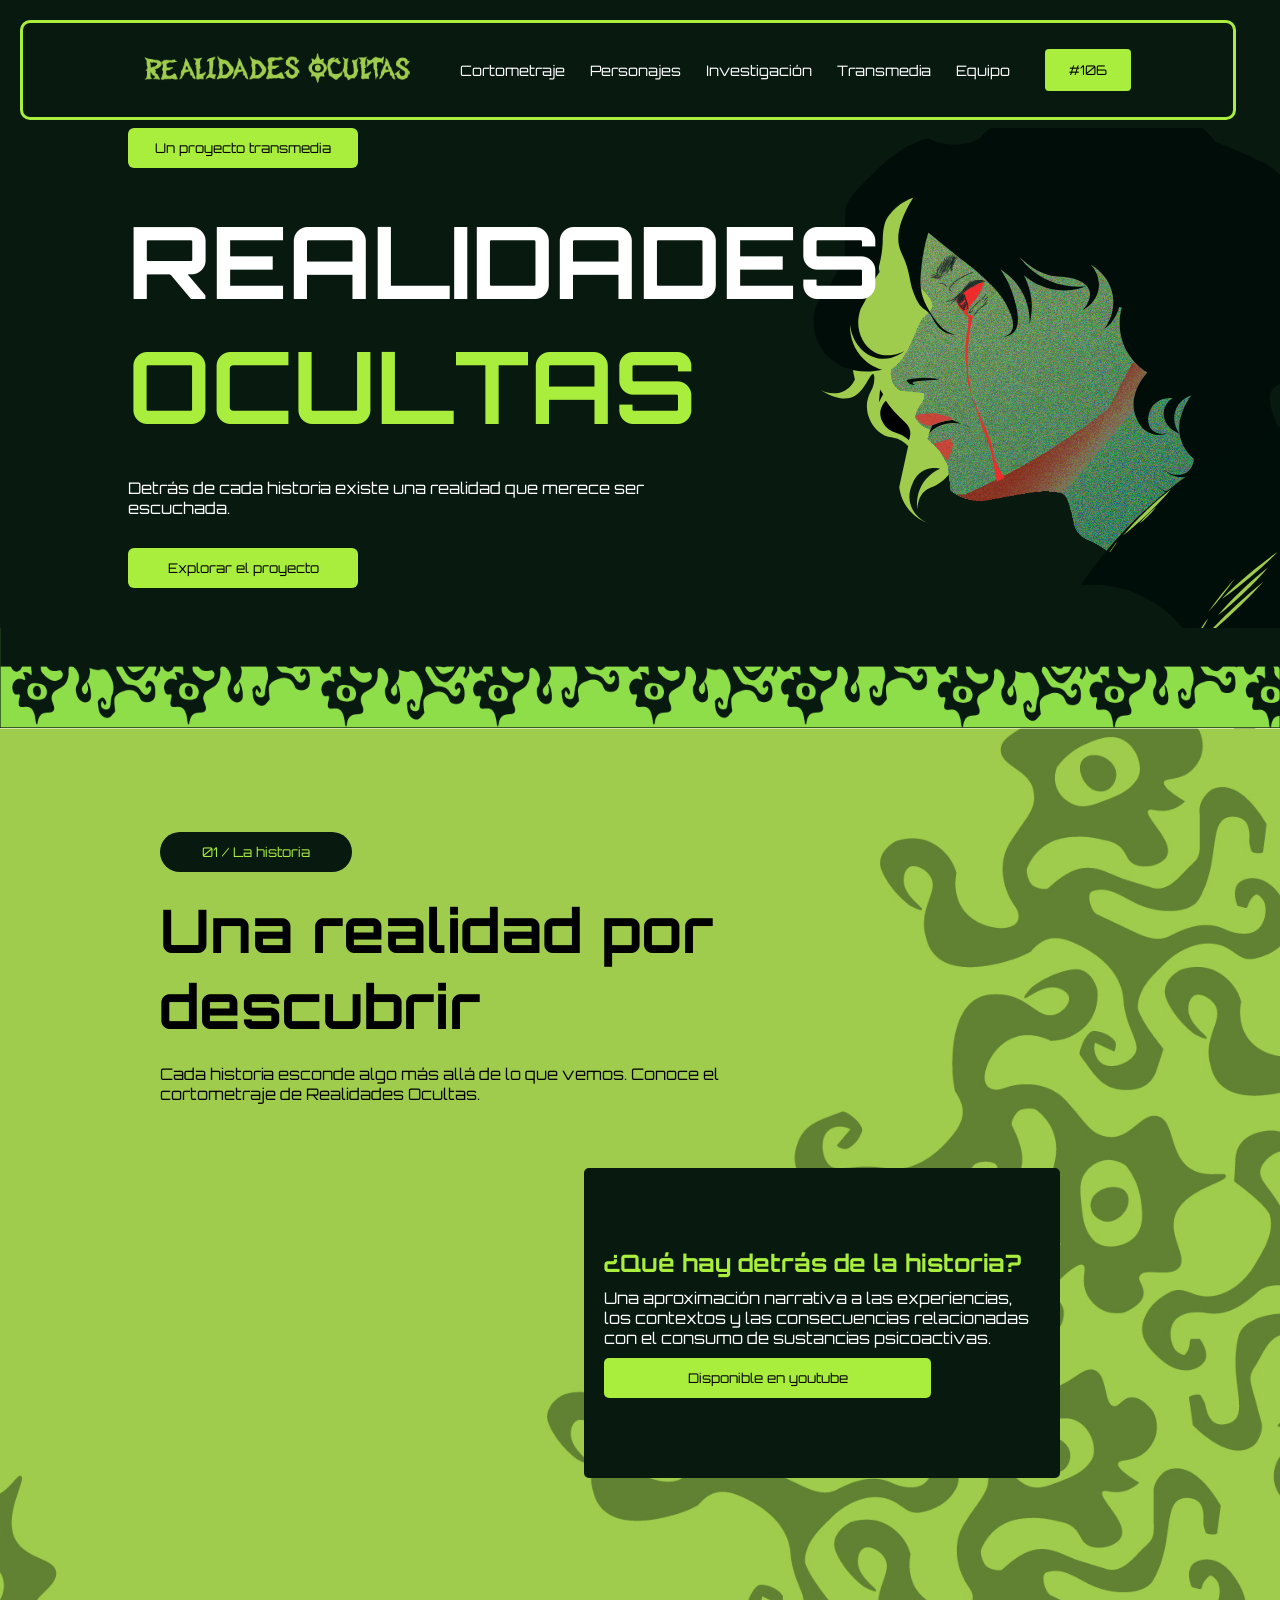
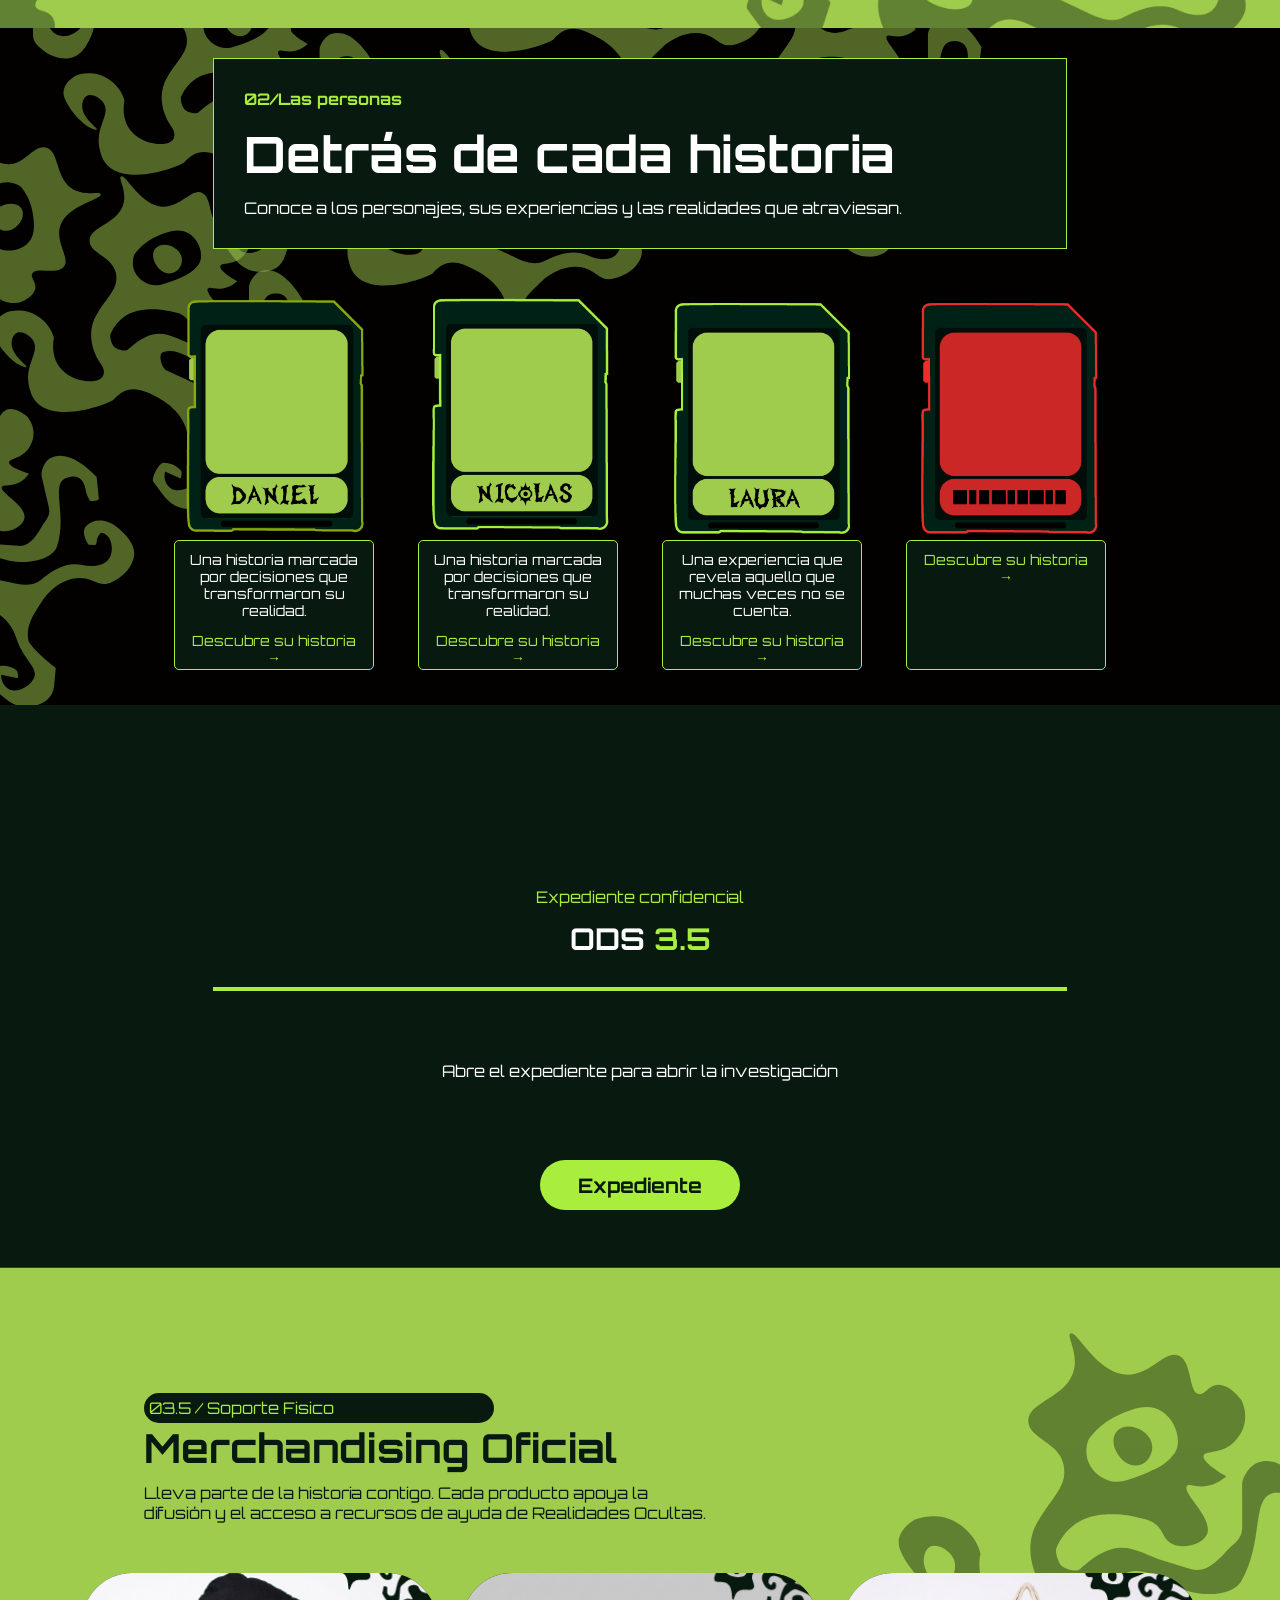
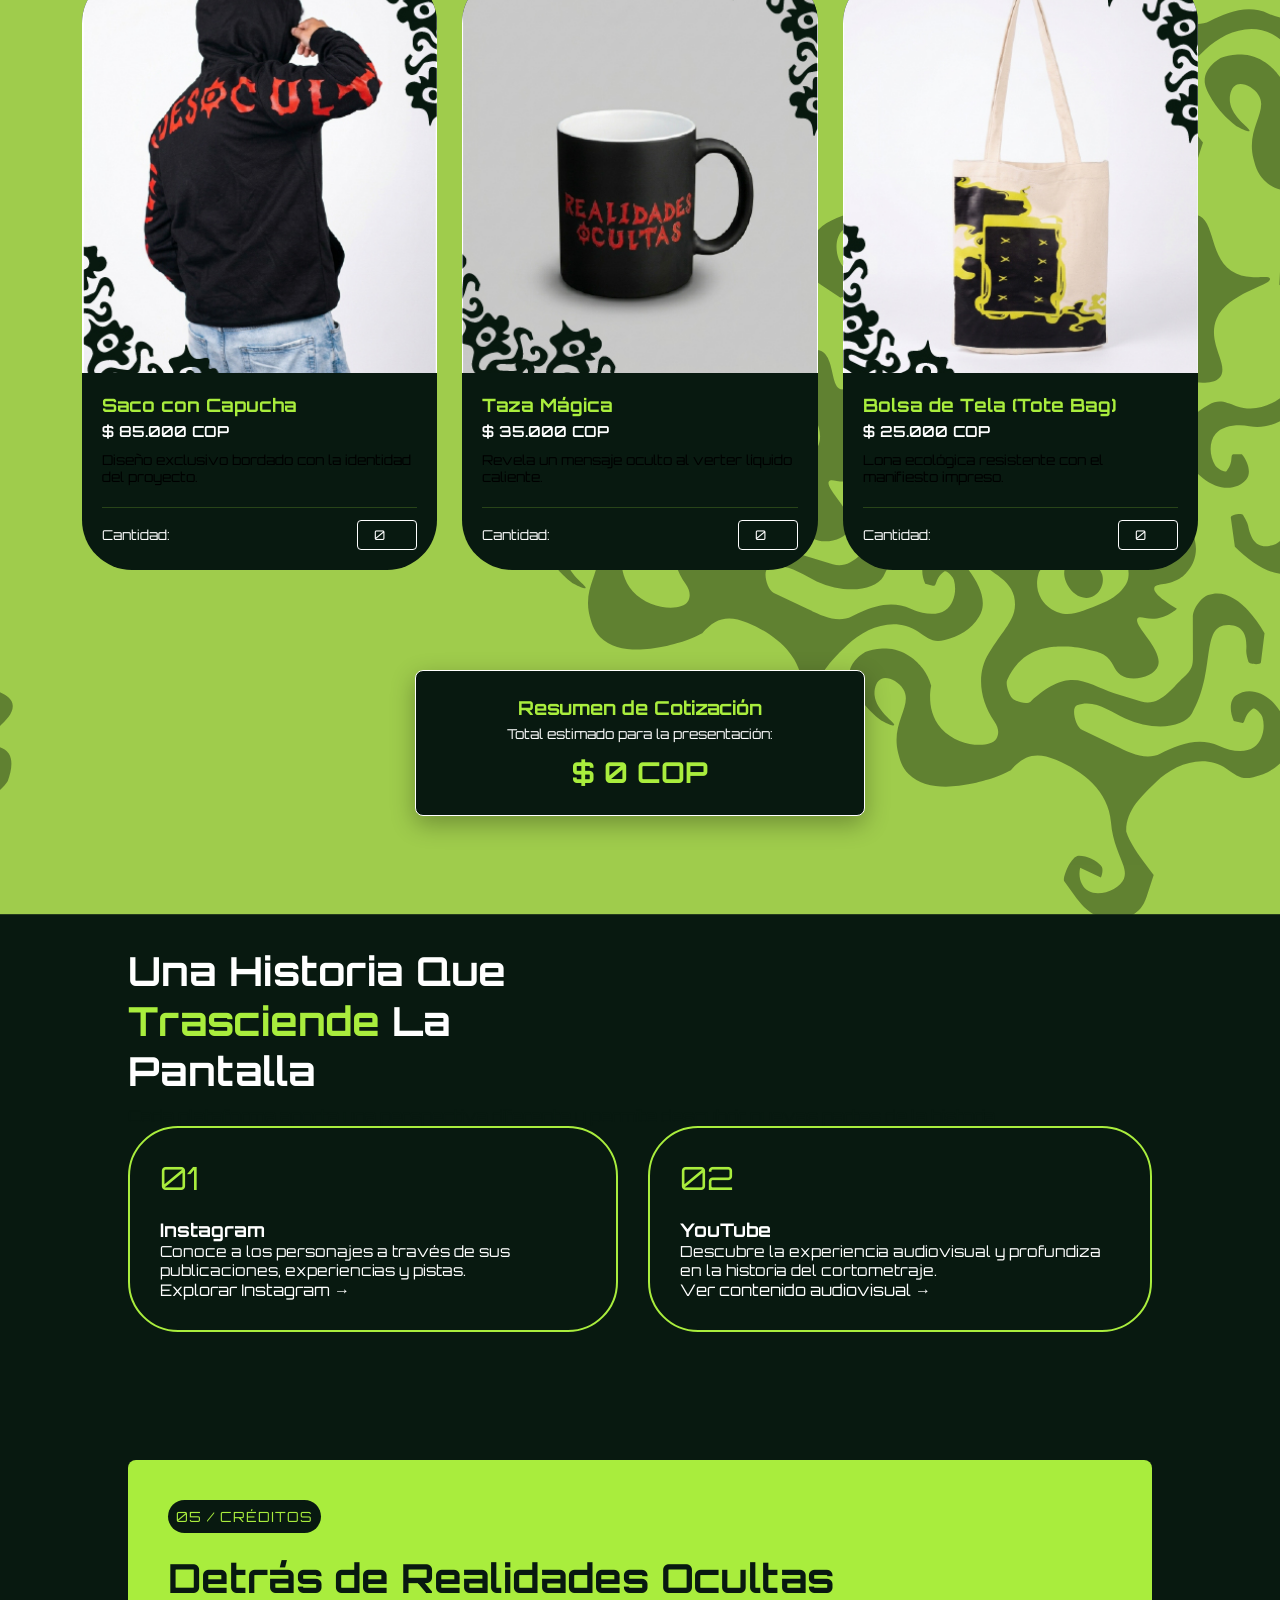
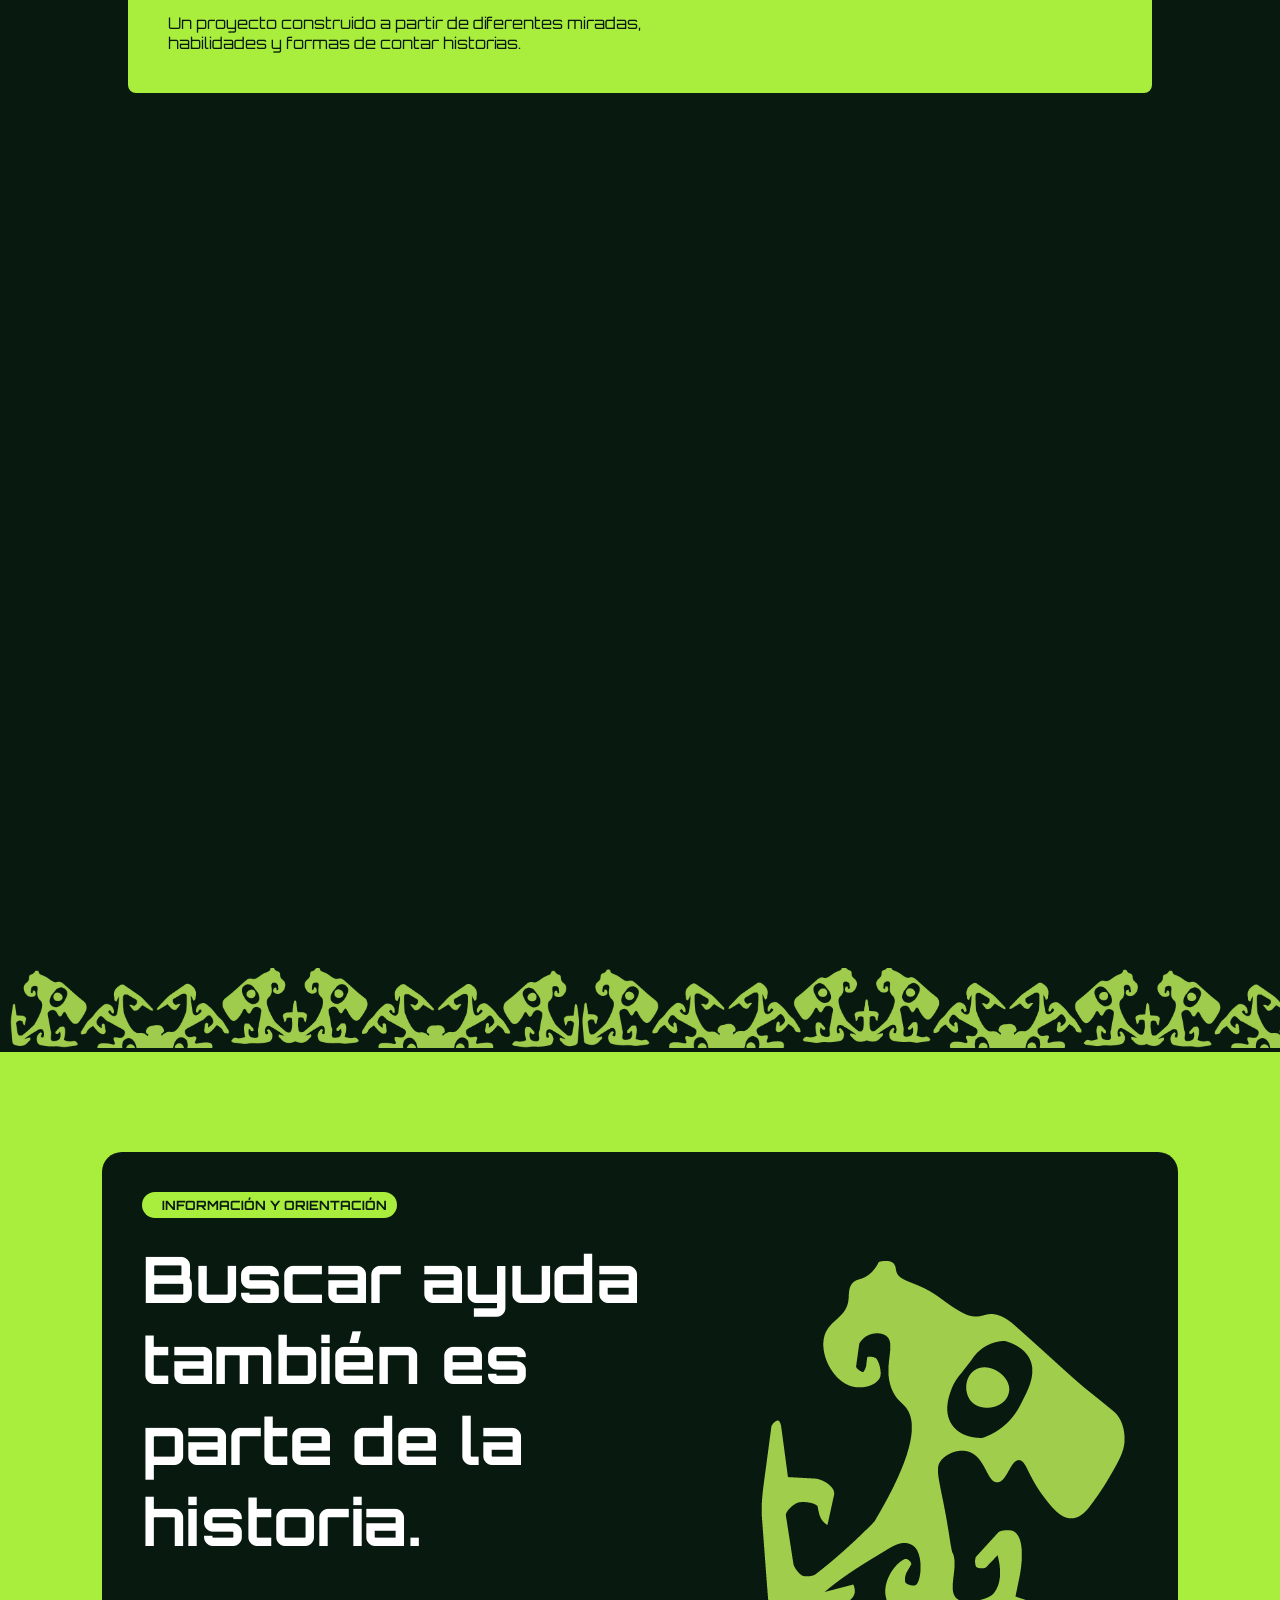
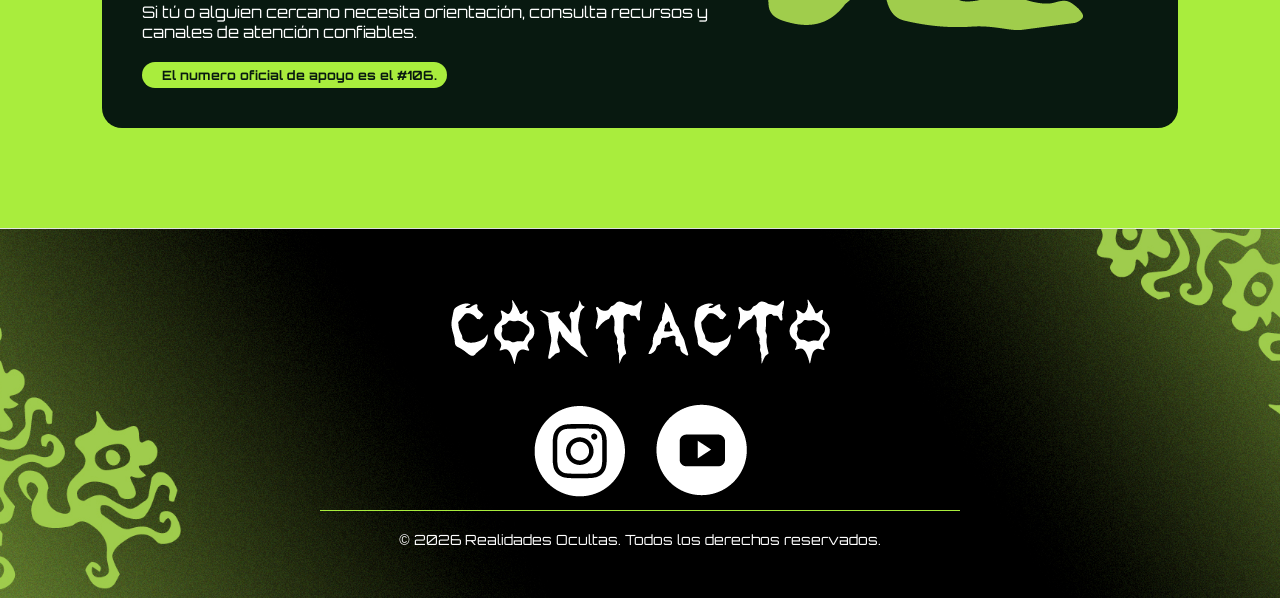
==== index.html @ f300a27c "Primer commit: Realidades Ocultas" ====
<!DOCTYPE html>
<html lang="en">
<head>
    <meta charset="UTF-8">
    <meta name="viewport" content="width=device-width, initial-scale=1.0">

    <!-- Tipografía -->
    <link rel="preconnect" href="https://fonts.googleapis.com">
    <link rel="preconnect" href="https://fonts.gstatic.com" crossorigin>
    <link href="https://fonts.googleapis.com/css2?family=Orbitron:wght@400..900&display=swap" rel="stylesheet">

    <!--================================================
    ================_ºLista de estilosº_================
    ================================================-->
    <link rel="stylesheet" href="styles/nav.css">
    <link rel="stylesheet" href="styles/header.css">
    <link rel="stylesheet" href="styles/cortometraje.css">
    <link rel="stylesheet" href="styles/personajes.css">
    <link rel="stylesheet" href="styles/ods.css">
    <link rel="stylesheet" href="styles/merch.css">
    <link rel="stylesheet" href="styles/transmedia.css">
    <link rel="stylesheet" href="styles/equipo.css">
    <link rel="stylesheet" href="styles/ayuda.css">
    <link rel="stylesheet" href="styles/footer.css">
    <!--=================================================-->
    <title>Realidades Ocultas</title>
</head>
<body>
    
    <!--================================================
    ================_ºApertura-Navº_================
    ================================================-->
    <nav class="nav" id="nav">
        <a href="#inicio" class="logo">
            <img src="elementos pagina web diseño/navbar/logo.png" alt="Realidades Ocultas">
        </a>

        <div class="nav-enlaces">
            <a href="#cortometraje">Cortometraje</a>
            <a href="#personajes">Personajes</a>
            <a href="#investigacion">Investigación</a>
            <a href="#transmedia">Transmedia</a>
            <a href="#equipo">Equipo</a>
        </div>

        <div>
            <a href="#numayuda">
                <button class="boton-explorar">
                    <span class="numayuda">#106</span>
                </button>       
            </a>     
        </div>
    </nav>
    <!--================================================
    ================_ºCierre-Navº_================
    ================================================-->

    <!--================================================
    ================_ºApertura-Headerº_================
    ================================================-->
    <header class="inicio">
        <div class="inicio-content">
            <button>
                Un proyecto transmedia
            </button>

            <h1>REALIDADES<br> <strong>OCULTAS</strong></h1>

            <p>Detrás de cada historia existe una realidad que merece ser<br> escuchada.</p>

            <button>
                Explorar el proyecto
            </button>
        </div>
    </header>
    <!--================================================
    ================_ºCierre-Headerº_================
    ================================================-->

    <!--==============================================
    ==========_ºApertura-Contenido-Generalº_==========
    ================================================-->
    <main>

        <!--Separador-del-header-->
        <section class="separador">
            <img src="elementos pagina web diseño/separadores/correción separador versión 1-8.png" alt="">
        </section>
        <!--Cierre-del-header-->

        <!--Sección-del-cortometraje-->
        <section class="cortometraje">
            <div class="infoscorto">
                <div class="infocortouno">
                    <button>
                        01 / La historia
                    </button>
                    <h2>
                        Una realidad por<br> <strong>descubrir</strong>
                    </h2>
                    <p>
                        Cada historia esconde algo más allá de lo que vemos. Conoce el<br> cortometraje de Realidades Ocultas.
                    </p>
                </div>

                <div class="infocortodos">
                    <video src="elementos pagina web diseño/vid/teaser final.mp4"></video>
                    <div class="dequevaestamondaa">
                        <h2>
                            ¿Qué hay detrás de la historia?
                        </h2>
                        <p>
                            Una aproximación narrativa a las experiencias, los contextos y las consecuencias relacionadas con el consumo de sustancias psicoactivas.
                        </p>

                        <button>
                            Disponible en youtube
                        </button>
                    </div>
                </div>
            </div>
        </section>
        <!--Cierre-del-cortometraje-->

        <!--Sección-de-personajes-->
        <section class="personajes" id="expedientes">
            <div class="partedos">
                <p><strong>02/Las personas</strong></p>
                <h2>Detrás de cada historia</h2>
                <p>Conoce a los personajes, sus experiencias y las realidades que atraviesan.</p>
            </div>

            <div class="personajestodos">
                <!--Personaje-uno-->
                <div class="chuno character">
                    <img src="elementos pagina web diseño/fichas de personajes/formato nicolas-8.png" alt="">
                    <div>
                        <p>Una historia marcada por decisiones que transformaron su realidad.</p>
                        <a href="claveexpedientes/personaje1/personaje1.html">Descubre su historia →</a>
                    </div>
                </div>
                <!--Cierre-personaje-->

                <!--Personaje-dos-->
                <div class="chdos character">
                    <img src="elementos pagina web diseño/fichas de personajes/formato daniel-8.png" alt="">
                    <div>
                        <p>Una historia marcada por decisiones que transformaron su realidad.</p>
                        <a href="claveexpedientes/personaje2/personaje2.html">Descubre su historia →</a>
                    </div>
                </div>
                <!--Cierre-personaje-->

                <!--Personaje-tres-->
                <div class="chtres character">
                    <img src="elementos pagina web diseño/fichas de personajes/formato laura-8.png" alt="">
                    <div>
                        <p>
                            Una experiencia que revela aquello que muchas veces no se cuenta.
                        </p>
                        <a href="claveexpedientes/personaje3/personaje3.html">Descubre su historia →</a>
                    </div>
                </div>
                <!--Cierre-personaje-->

                <!--Personaje-cuatro-->
                <div class="chcuatro character">
                    <img src="elementos pagina web diseño/fichas de personajes/formato oculto-8.png" alt="">
                    <div>
                        <a href="claveexpedientes/personaje4/personaje4.html">Descubre su historia →</a>
                    </div>
                </div>
                <!--Cierre-personaje-->
            </div>
        </section>
        <!--Cierre-de-personajes-->

        <!--Sección-de-la-ODS-->
        <section class="ods">
            <div class="apertura">
                <div class="arribaapertura fuga" id="fuga">
                    <p>Expediente confidencial</p>
                    <h3>
                        <strong>ODS</strong> 3.5
                    </h3>
                </div>

                <div class="expansióndedominio" id="expansiondedominio">
                    <div class="barrera">
                        <div class="metaods">
                            <div class="how">
                                <h2 class="ho">¿Cuál es la meta</h2>
                                <h2 class="w">de la ODS 3.5?</h2>
                                <p>
                                    Fortalecer la prevención y el tratamiento del abuso de sustancias adictivas, incluido el consumo nocivo de alcohol.
                                </p>
                            </div>
                            <div>
                                <img src="elementos pagina web diseño/elementos ods/ods foto.png" alt="">
                            </div>
                        </div>
                    </div>
                    
                    <div class="golpeseguro">
                        <div class="Problematica divods">
                            <div class="problematica-texto">
                                <p>
                                    01 / La problemática
                                </p>
                                <h2>La Problemática</h2>
                                <p>
                                    El abuso de sustancias —incluyendo drogas ilícitas y el consumo nocivo de alcohol— es una crisis global de salud que destruye vidas, desgasta el entorno familiar y frena el desarrollo de las comunidades.
                                </p>
                            </div>
                            <div class="problematica-imagen">
                                <img src="elementos pagina web diseño/elementos ods/carpeticas ods.svg" alt="">
                            </div>
                        </div>

                        <div class="Reconocer divods">
                            <div class="problematica-texto">
                                <p>
                                    02 / Reconocer
                                </p>
                                <h2>Más allá de los síntomas</h2>
                                <p>
                                    Comprender una situación implica mirar también las experiencias, emociones y circunstancias que atraviesan las personas. El estigma dificulta la búsqueda oportuna de ayuda.
                                </p>
                            </div>
                            <div class="problematica-imagen">
                                <img src="elementos pagina web diseño/elementos ods/carpeticas ods.svg" alt="">
                            </div>
                        </div>

                        <div class="actuar divods">
                            <div class="problematica-texto">
                                <p>
                                    03 / Actuar
                                </p>
                                <h2>Prevención y apoyo</h2>
                                <p>
                                    La información responsable, la prevención y el acceso oportuno a atención profesional ayudan a construir entornos de apoyo.                                
                                </p>
                            </div>
                            <div class="problematica-imagen">
                                <img src="elementos pagina web diseño/elementos ods/carpeticas ods.svg" alt="">
                            </div>
                        </div>
                    </div>
                </div>

                <div class="abajoapertura fuga" id="fuga">
                    <button id="apertura"><strong>Expediente</strong></button>
                    <p>Abre el expediente para abrir la investigación</p>
                </div>
            </div>
        </section>
        <!--Cierre-del-ods-->

        <!--Sección-de-mercha-->
        <section class="mercha">
            <div class="encabezado-seccion">
                <p class="etiqueta">03.5 / Soporte Fisico</p>
                <h2>Merchandising Oficial</h2>
                <p>
                    Lleva parte de la historia contigo. Cada producto apoya la<br> 
                    difusión y el acceso a recursos de ayuda de Realidades Ocultas.
                </p>
            </div>

            <div class="merch-grid">
                <!-- Producto 1: Saco -->
                <article class="tarjeta-merch">
                    <div class="merch-imagen">
                        <img src="elementos pagina web diseño/mercha/buso-100.jpg" alt="">
                    </div>
                    <div class="merch-info">
                        <h3>Saco con Capucha</h3>
                        <p class="precio">$ 85.000 COP</p>
                        <p class="descripcion-producto">Diseño exclusivo bordado con la identidad del proyecto.</p>
                        
                        <div class="contador-container">
                            <label for="cant-saco">Cantidad:</label>
                            <input type="number" id="cant-saco" class="input-cantidad" min="0" value="0" data-precio="85000">
                        </div>
                    </div>
                </article>

                <!-- Producto 2: Taza Mágica -->
                <article class="tarjeta-merch">
                    <div class="merch-imagen">
                        <img src="elementos pagina web diseño/mercha/pocillo magico-100.jpg" alt="">
                    </div>
                    <div class="merch-info">
                        <h3>Taza Mágica</h3>
                        <p class="precio">$ 35.000 COP</p>
                        <p class="descripcion-producto">Revela un mensaje oculto al verter líquido caliente.</p>
                        
                        <div class="contador-container">
                            <label for="cant-taza">Cantidad:</label>
                            <input type="number" id="cant-taza" class="input-cantidad" min="0" value="0" data-precio="35000">
                        </div>
                    </div>
                </article>

                <!-- Producto 3: Bolsa de tela -->
                <article class="tarjeta-merch">
                    <div class="merch-imagen">
                        <img src="elementos pagina web diseño/mercha/tote bag-100.jpg" alt="">
                    </div>
                    <div class="merch-info">
                        <h3>Bolsa de Tela (Tote Bag)</h3>
                        <p class="precio">$ 25.000 COP</p>
                        <p class="descripcion-producto">Lona ecológica resistente con el manifiesto impreso.</p>
                        
                        <div class="contador-container">
                            <label for="cant-bolsa">Cantidad:</label>
                            <input type="number" id="cant-bolsa" class="input-cantidad" min="0" value="0" data-precio="25000">
                        </div>
                    </div>
                </article>
            </div>

            <!-- Cotizador en tiempo real -->
            <div class="merch-cotizador">
                <div class="cotizador-caja">
                    <h3>Resumen de Cotización</h3>
                    <p>Total estimado para la presentación:</p>
                    <div id="total-cotizacion" class="total-precio">$ 0 COP</div>
                </div>
            </div>
        </section>
        <!--Cierre-de-mercha-->

        <!--Sección-de-transmedia-->
        <section class="transmedia">
            <div class="encabezado-seccion">
                <h2 class="titulo-trans">Una Historia Que<br> <strong>Trasciende</strong> La<br> Pantalla</h2>
                <p>
                    Cada plataforma aporta una perspectiva diferente
                    y permite descubrir nuevas partes de la historia.
                </p>
            </div>

            <div class="transmedia-grid">
                <article class="tarjeta-transmedia">
                    <span class="transmedia-numero">01</span>
                    <h3>Instagram</h3>
                    <p>
                        Conoce a los personajes a través de sus
                        publicaciones, experiencias y pistas.
                    </p>
                    <a href="https://www.instagram.com/realidades__ocultas_?mdxt=bW5kMDRyYnZuYnE5">Explorar Instagram →</a>
                </article>

                <article class="tarjeta-transmedia">
                    <span class="transmedia-numero">02</span>
                    <h3>YouTube</h3>
                    <p>
                        Descubre la experiencia audiovisual y
                        profundiza en la historia del cortometraje.
                    </p>
                    <a href="#">Ver contenido audiovisual →</a>
                </article>
            </div>
        </section>
        <!--Cierre-de-transmedia-->

        <!--Sección-de-creditos-->
        <section class="creditos">
            <div class="encabezado-seccion-dos">
                <p class="etiquetatres">05 / CRÉDITOS</p>
                <h2 class="equipodetras">Detrás de Realidades Ocultas</h2>
                <p>
                    Un proyecto construido a partir de diferentes
                    miradas,<br> habilidades y formas de contar historias.
                </p>
            </div>

            <div class="equipo-grid">
                <!-- Tarjeta 1 -->
                <article class="tarjeta-equipo">
                    <div class="tarjeta-interna">
                        <!-- CARA FRONTAL: Foto y datos principales -->
                        <img src="elementos pagina web diseño/fotos integrantes/foto jose.png" alt="">
                    </div>
                        <!-- CARA TRASERA: Información extra o Redes Sociales -->
                        <div class="cara trasera">
                            <h3>Portafolio y contacto</h3>
                        </div>
                </article>

                <!-- Tarjeta 2 -->
                <article class="tarjeta-equipo">
                    <div class="tarjeta-interna">
                        <img src="elementos pagina web diseño/fotos integrantes/foto gissel.png" alt="">
                    </div>
                    <div class="cara trasera">
                        <h3>Portafolio y contacto</h3>
                    </div>
                </article>

                <!-- Tarjeta 3 -->
                <article class="tarjeta-equipo">
                    <div class="tarjeta-interna">
                                <img src="elementos pagina web diseño/fotos integrantes/foto kevin.png" alt="">
                        </div>
                        <div class="cara trasera">
                            <h3>Portafolio y Contacto</h3>
                        </div>
                </article>

                <!-- Tarjeta 4 -->
                <article class="tarjeta-equipo">
                    <div class="tarjeta-interna">
                        <img src="elementos pagina web diseño/fotos integrantes/foto juan.png" alt="">
                    </div>
                    <div class="cara trasera">
                        <h3>Portafolio y Contacto</h3>
                    </div>
                </article>

                <!-- Tarjeta 5 -->
                <article class="tarjeta-equipo">
                    <div class="tarjeta-interna">
                            <img src="elementos pagina web diseño/fotos integrantes/foto daniela.png" alt="">                        
                    </div>
                    <div class="cara trasera">
                            <h3>Portafolio</h3>
                    </div>
                </article>
            </div>
        </section>
        <!--Cierre-de-creditos-->

        <div>
            <img src="elementos pagina web diseño/separadores/separador 2-8.png" alt="" class="separador2">
        </div>

        <!--Sección-de-ayuda-->
        <section class="ayuda">
            <div class="ayuda-contenido">
                <div class="ayuda-texto">
                    <p class="etiquetados"><strong>INFORMACIÓN Y ORIENTACIÓN</strong></p>
                    <h2>Buscar ayuda también es parte de la historia.</h2>
                    <p>
                        Si tú o alguien cercano necesita orientación,
                        consulta recursos y canales de atención confiables.
                    </p>
                    <p class="etiquetados">
                        <strong>
                            El numero oficial de apoyo es el #106.
                        </strong>
                    </p>
                </div>

                <div>
                    <img src="elementos pagina web diseño/personaje 106/106 personaje-8.png" alt="Ayuda">
                </div>

            </div>
        </section>
        <!--Cierre-de-ayuda-->

    </main>
    <!--==============================================
    ==========_ºCierre-Contenido-Generalº_==========
    ================================================-->

    <footer>

        <img src="elementos pagina web diseño/elementos pie de pagina/-contacto- pie de pagina.png" alt="">
        <div>
            <img src="elementos pagina web diseño/elementos pie de pagina/instagram.png" alt="">
            <img src="elementos pagina web diseño/elementos pie de pagina/youtube.png" alt="">
        </div>

        <p>
            © 2026 Realidades Ocultas. Todos los derechos reservados.
        </p>

    </footer>

    <script src="scripts/nav.js"></script>
    <script src="scripts/ods.js"></script>
    <script src="scripts/mercha.js"></script>
</body>
</html>
---- styles/nav.css ----
:root{
    --verdeoscuro: #081910;
    --verdelimon: #A9ED3D;
    --verdesuave: #34CD3F;
    --rojo: #EE42217;
    --blanco: #FFFFFF;
}

* {
  margin: 0;
  padding: 0;
  box-sizing: border-box;

  font-family: "Orbitron", sans-serif;
}

body{
    width: 100%;

    background-color: var(--verdeoscuro);
}

a {
  text-decoration: none;
  color: inherit;
}

.nav {
    position: fixed;
    top: 0;
    left: 0;
    z-index: 100;
    display: flex;
    align-items: center;
    justify-content: space-between;
    gap: 28px;
    width: 95%;
    margin: 20px;
    padding: 16px 8%;
    background: var(--verdeoscuro);
    border: 3.5px solid var(--verdelimon);
    border-radius: 10px;
    transition: 
        padding 0.3s ease, 
        min-height 0.3s ease, 
        box-shadow 0.3s ease;
}

.nav.shrink {
    min-height: 64px;
    padding-top: 8px;
    padding-bottom: 8px;
    box-shadow: 0 8px 24px rgb(0 0 0 / 20%);
}

.logo {
    flex-shrink: 0;
}

.logo img {
    width: 300px;
    transition: width 0.3s ease;
}

.nav.shrink .logo img {
    width: 250px;
}

.nav-enlaces {
    display: flex;
    align-items: center;
    flex-wrap: wrap;
    gap: 12px 25px;
}

.nav-enlaces a {
    color: var(--blanco);
    font-size: 0.9rem;
    transition: color 0.25s ease;
}

.nav-enlaces a:hover {
    color: var(--hover);
}

.boton-explorar {
    display: inline-block;
    padding: 13px 24px;
    background-color: var(--verdelimon);
    border-radius: 4px;
    border: none;
    transition: 
        background 0.25s ease, 
        border-color 0.25s ease, 
        transform 0.25s ease;
}

.boton-explorar:hover {
    color: var(--blanco);
    background-color: var(--rojolava);
    transform: translateY(-3px);
}

.indicador-scroll {
    position: absolute;
    bottom: 30px;
    left: 8%;
    display: flex;
    align-items: center;
    gap: 15px;
    font-size: 0.85rem;
}

.indicador-scroll span:last-child {
    font-size: 1.4rem;
}
---- styles/header.css ----
:root{
    --verdeoscuro: #081910;
    --verdelimon: #A9ED3D;
    --verdesuave: #34CD3F;
    --rojo: #EE42217;
    --blanco: #FFFFFF;
}

.inicio{
    width: 100%;
    height: 500px;
    min-height: 50vh;
    margin-top: 100px;
    background-image: url('../elementos pagina web diseño/fondos/hero fondo.svg');
    background-size: cover;
    background-position: center;
}

.inicio-content{
    margin-top: 10%;
    margin-left: 10%;
    display: flex;
    align-items: flex-start;
    flex-direction: column;
    gap: 30px;

}

.inicio-content h1{
    font-size: 100px;
    color: var(--blanco);
}

.inicio-content h1 strong{
    color: var(--verdelimon);
}

.inicio-content p{
    color: var(--blanco);
}

.inicio-content button{
    border-radius: 6px;
    background-color: var(--verdelimon);
    border: none;
    height: 40px;
    width: 20%;
}

.separador{
    width: 100%;
    height: 100px;
}

.separador img{
    width: 100%;
    height: 100px;
}
---- styles/cortometraje.css ----
:root{
    --verdeoscuro: #081910;
    --verdelimon: #A9ED3D;
    --verdesuave: #34CD3F;
    --rojo: #EE42217;
    --blanco: #FFFFFF;
}

.cortometraje{
    width: 100%;
    min-height: 100vh;
    background-image: url('../elementos pagina web diseño/fondos/cortometraje fondo-100.jpg');
    background-size: cover;
    background-position: center;
}

.infoscorto{
    display: flex;
    flex-direction: column;
    align-items: center;
    justify-content: center;

    padding: 40px;
}

.infocortouno{
    width: 80%;
    height: 400px;

    display: flex;
    flex-direction: column;
    justify-content: center;
    gap: 20px;
}

.infocortouno h2{
    font-size: 60px;
}

.infocortouno button{
    width: 20%;
    border-radius: 50px;
    background-color: var(--verdeoscuro);
    color: var(--verdelimon);
    border: none;
    height: 40px;
}

.infocortodos{
    display: flex;
    align-items: center;
    gap: 20px;
    width: 70%;
}

.dequevaestamondaa{
    padding: 5px;
    background-color: var(--verdeoscuro);
    width: 800px;
    height: 310px;
    border-radius: 5px;

    padding: 20px;

    display: flex;
    flex-direction: column;
    gap: 10px;
    justify-content: center;

    color: var(--blanco);
}

.dequevaestamondaa h2{
    color: var(--verdelimon);
}

.dequevaestamondaa button{
    border: none;
    border-radius: 5px;
    background-color: var(--verdelimon);
    height: 40px;
    width: 75%;
}


video{
    width: 600px;
}
---- styles/personajes.css ----
:root{
    --verdeoscuro: #081910;
    --verdelimon: #A9ED3D;
    --verdesuave: #34CD3F;
    --rojo: #EE42217;
    --blanco: #FFFFFF;
}

.personajes{
    width: 100%;

    min-height: 50vh;
    background-image: url('../elementos pagina web diseño/fondos/fondo personajes.svg');
    background-size: cover;
    background-position: center;
    display: flex;
    flex-direction: column;
    justify-content: space-around;
    align-items: center;
    justify-content: center;
    gap: 40px;
    padding: 30px;
}

.partedos{
    color: var(--blanco);
    width: 70%;
    padding: 30px;
    display: flex;
    flex-direction: column;
    gap: 13px;

    border: 0.5px solid var(--verdelimon);
    background-color: var(--verdeoscuro);
}

.partedos strong{
    color: var(--verdelimon);
}

.partedos h2{
    color: var(--blanco);
    font-size: 50px;
}

.personajestodos{
    width: 80%;
    display: flex;
    align-items: center;
    justify-content: center;

}

.character{
    gap: 20%;   
    padding: 5px;
    width: 250px;

    display: flex;
    flex-direction: column;
    align-items: center;
    justify-content: center;

    font-size: 14px;
}

.character img{
    width: 80%;
}

.character div{
    width: 200px;
    height: 130px;
    text-align: center;
    padding: 10px;
    display: flex;
    flex-direction: column;
    gap: 13px;

    border: 0.5px solid var(--verdelimon);
    border-radius: 5px;
    background-color: var(--verdeoscuro);
    color: var(--blanco);
}

.character div a{
    color: var(--verdelimon);
}
---- styles/ods.css ----
:root{
    --verdeoscuro: #081910;
    --verdelimon: #A9ED3D;
    --verdesuave: #34CD3F;
    --rojo: rgb(238, 66, 33);
    --blanco: #FFFFFF;
}

.ods{
    display: flex;
    flex-direction: column;
    justify-content: center;
    align-items: center;
    gap: 30px;
}

.apertura{
    width: 100%;
    min-height: 50vh;
    background-position: center;
    display: flex;
    flex-direction: column;
    justify-content: space-around;
    align-items: center;
    justify-content: center;
    gap: 40px;
    padding: 30px;
}
.fuga{
    display: flex;
    flex-direction: column;
    justify-content: center;   
    text-align: center;

    color: var(--verdelimon);
}

.arribaapertura{
    width: 70%;
    padding: 30px;
    margin-top: 10%;
    display: flex;
    flex-direction: column;
    gap: 13px;
    border-bottom: 4px solid var(--verdelimon);
    background-color: var(--verdeoscuro);
}



.arribaapertura h3{
    font-size: 30px;
}

.arribaapertura h3 strong{
    color: var(--blanco);
}

.abajoapertura{
    margin-bottom: 10%;
    width: 70%;
    padding: 30px;
    display: flex;
    flex-direction: column;
    justify-content: center;
    align-items: center;
    gap: 13px;
    background-color: var(--verdeoscuro);
    color: var(--blanco);
}

#apertura {
    width: 200px;
    height: 50px;
    border-radius: 30px;
    border: none;
    background-color: var(--verdelimon);
    color: var(--verdeoscuro);
    font-size: 20px;

    position: absolute;
    bottom: -1910px;
}

#apertura:hover{
    background-color: var(--blanco);
    cursor: pointer;
}

/* EXPANSIÓN DE DOMINIO */
.barrera{
    background-color: var(--blanco);
    width: 100%;
    display: flex;
    flex-direction: column;
    align-items: center;
    justify-content: center;

    border-radius: 50px 50px 0px 0px;
}

.expansióndedominio{
    width: 80%;

    border-bottom: solid 3px var(--verdelimon);
    border-radius: 50px;

    display: none;

    transition: 2s;
}

.expansióndedominio.activo{
    display: flex;
    flex-direction: column;
    align-items: center;   
    gap: 20px;
}


.metaods{
    height: 500px;
    padding: 20px;
    display: flex;
    align-items: center;
    gap: 10%;

}

.how{
    width: 500px;
    text-align: center;
    display: flex;
    flex-direction: column;
    gap: 20px;
}

.ho{
    background-color: var(--verdelimon);
    font-size: 40px;
    padding: 5px;
}

.w {
    background-color: var(--verdeoscuro);
    color: var(--blanco);
    font-size: 40px;
    padding: 5px;
}

.metaods img{
    width: 200px;
    margin-left: 10%;
}

.golpeseguro{
    margin-top: 20%;

    width: 100%;
    display: flex;
    flex-direction: column;
    align-items: center;
    justify-content: center;
    gap: 30px;
}

.divods{
    position: relative;
    display: inline-block;
    width: 100%;

    
}

.problematica-texto{
    position: absolute; 
    top: 80px;          
    left: 20px;         
    z-index: 10;        
    color: var(--verdeoscuro);
    padding: 28px;
    display: flex;
    flex-direction: column;
    gap: 30px;
}

.problematica-imagen{
    width: 100%;
    height: auto;
    display: block;
}

.Problematica{
    position: sticky;
    top: 0px;
    z-index: 1;
}

.Reconocer{
    position: sticky;
    top: 0px;
    z-index: 2;
}

.actuar{
    position: sticky;
    top: 0px;
    z-index: 3;
}
---- styles/merch.css ----
:root{
    --verdeoscuro: #081910;
    --verdelimon: #A9ED3D;
    --verdesuave: #34CD3F;
    --rojo: #EE42217;
    --blanco: #FFFFFF;
}


.mercha {
    background-image: url('../elementos pagina web diseño/fondos/fondo mercha.svg');
    background-size: cover;
    background-position: center;
    
    padding: 100px 20px 100px 20px;
    display: flex;
    flex-direction: column;
    gap: 50px;
}

.encabezado-seccion {
    margin-left: 10%;
    color: var(--verdeoscuro);   
}

.etiqueta{
    color: var(--verdelimon);
    width: 350px;
    padding: 5px;
    background-color: var(--verdeoscuro);
    border-radius: 50px;
}

.encabezado-seccion h2 {
    font-size: 2.5rem;
    margin-bottom: 10px;

    color: var(--verdeoscuro);
}

.merch-grid {
    display: grid;
    grid-template-columns: repeat(3, minmax(0, 1fr));
    gap: 25px;
    margin-bottom: 50px;
    margin-left: 5%;
    margin-right: 5%;
}

.tarjeta-merch {
    background: var(--verdeoscuro);
    border-radius: 50px;
    overflow: hidden;
    border: none;
}

.merch-imagen {
    width: 100%;
    aspect-ratio: 4 / 3;
    background: var(--blanco);
    display: flex;
    align-items: center;
    justify-content: center;
    color: var(--verdelimon);
    font-size: 0.85rem;
    letter-spacing: 1px;
}

.merch-imagen img {
    width: 100%;
    height: 400px;
    object-fit: cover;
}

.merch-info {
    padding: 20px;
}

.merch-info h3 {
    font-size: 1.15rem;
    margin-bottom: 6px;
    color: var(--verdelimon);
}

.precio {
    color: var(--blanco);
    font-weight: 600;
    font-size: 0.95rem;
    margin-bottom: 10px;
}

.descripcion-producto {
    font-size: 0.85rem;
    margin-bottom: 16px;
    min-height: 40px;
}

.contador-container {
    display: flex;
    align-items: center;
    justify-content: space-between;
    border-top: 1px solid rgb(169 237 61 / 20%);
    padding-top: 12px;
}

.contador-container label {
    font-size: 0.85rem;
    color: var(--blanco);
}

.input-cantidad {
    width: 60px;
    padding: 6px;
    background: var(--verdeoscuro);
    border: 1px solid var(--blanco);
    border-radius: 4px;
    color: var(--blanco);
    text-align: center;

}

.input-cantidad:focus {
    outline: none;
    border-color: var(--verdelimon);
}

.merch-cotizador {    
    display: flex;
    justify-content: center;
}

.cotizador-caja {
    background: var(--verdeoscuro);
    border: 1px solid var(--blanco);
    border-radius: 8px;
    padding: 25px 40px;
    text-align: center;
    max-width: 450px;
    width: 100%;
    box-shadow: 0 8px 24px rgb(0 0 0 / 30%);
    color: var(--blanco);
}

.cotizador-caja h3 {
    font-size: 1.2rem;
    margin-bottom: 5px;

    color: var(--verdelimon);
}

.cotizador-caja p {
    font-size: 0.85rem;
    margin-bottom: 12px;
}

.total-precio {
    font-size: 1.8rem;
    font-weight: 700;
    color: var(--verdelimon);
}
---- styles/transmedia.css ----
:root{
    --verdeoscuro: #081910;
    --verdelimon: #A9ED3D;
    --verdesuave: #34CD3F;
    --rojo: #EE42217;
    --blanco: #FFFFFF;
}

.encabezado-seccion{
    margin-top: 30px;
}

.transmedia-grid {
    display: flex;
    gap: 30px;
    margin-bottom: 20px;
    margin-left: 10%;
    margin-right: 10%;
}

.titulo-trans {
    font-size: 2rem;
    font-weight: bold;
    margin-bottom: 10px;
    color: var(--blanco) !important;
}

.titulo-trans strong{
    color: var(--verdelimon);
}

.tarjeta-transmedia {
    padding: 30px;
    background: var(--verdeoscuro);
    color: var(--blanco);
    border: 2px solid var(--verdelimon);
    border-radius: 50px;
    transition: 
        background 0.3s ease, 
        border-color 0.3s ease, 
        transform 0.3s ease;
}

.tarjeta-transmedia:hover {
    background: var(--verdelimon);
    border-color: var(--verdelimon);
    color: var(--verdeoscuro);
    transform: translateY(-5px);
    .transmedia-numero{
        color: var(--verdeoscuro);
    }
}



.transmedia-numero {
    display: block;
    margin-bottom: 20px;
    color: var(--verdelimon);
    font-size: 2rem;
}

.tarjeta-transmedia p {
    font-size: 0.95rem;
}
---- styles/equipo.css ----
:root{
    --verdeoscuro: #081910;
    --verdelimon: #A9ED3D;
    --verdesuave: #34CD3F;
    --rojo: rgb(238, 66, 33);
    --blanco: #FFFFFF;
}

.etiquetatres{
    background: var(--verdeoscuro);
    color: var(--verdelimon);
    width: fit-content;
    padding: 8px;
    border-radius: 20px;

    font-size: 14px;
    letter-spacing: 1px;
    margin-bottom: 10px;
}

.equipodetras {
    font-size: 40px;
}


.equipo {
    background: var(--verdeoscuro);

}



.encabezado-seccion-dos {
    width: 80%;
    margin-left: 10%;
    margin-top: 10%;
    margin-bottom: 70px;
    background: var(--verdelimon);
    color: var(--verdeoscuro);
    padding: 40px;
    border-radius: 8px;

    display: flex;
    flex-direction: column;
    gap: 10px;
}

.equipo-grid {
    display: grid;

    grid-template-columns: repeat(6, 1fr);
    gap: 30px;
    margin-bottom: 50px;
    margin-left: 10%;
    margin-right: 10%;
}


.equipo-grid > * {
    grid-column: span 2;
}


.equipo-grid > *:nth-child(4) {
    grid-column: 2 / span 2;
}

.equipo-grid > *:nth-child(5) {
    grid-column: 4 / span 2;
}

.tarjeta-equipo {
    position: relative;
    width: 100%;
    max-width: 250px;
    aspect-ratio: 4 / 5.8; 
    perspective: 1000px; 
    margin: 0 auto;
    cursor: pointer;
}

.tarjeta-interna {
    position: relative;
    width: 100%;
    height: 100%;
    text-align: center;
    transition: transform 0.6s cubic-bezier(0.4, 0, 0.2, 1);
    transform-style: preserve-3d;
}

.tarjeta-interna img{
    width: 100%;
    height: 100%;
    object-fit: cover;
    border-radius: 8px;
}

.tarjeta-equipo:hover .tarjeta-interna {
    transform: rotateY(180deg);
}

.cara {
    position: absolute;
    width: 100%;
    height: 100%;
    padding: 20px 16px;
    border: 1px solid var(--bordes);
    border-radius: 8px;
    backface-visibility: hidden;
    box-sizing: border-box;
    display: flex;
    flex-direction: column;
    justify-content: space-between;
    align-items: center;
    clip-path: polygon(0 0, calc(100% - 15px) 0, 100% 15px, 100% 100%, 0 100%);
    box-shadow: 0 4px 20px rgba(0, 0, 0, 0.4);
    transition: border-color 0.3s ease, box-shadow 0.3s ease;
}

.tarjeta-equipo:hover .cara {
    border-color: var(--rojo);
    box-shadow: 0 0 15px rgba(228, 34, 23, 0.3);
}

.frontal {
    background-color: var(--principal);
}

.equipo-retrato {
    position: relative;
    width: 100%;
    aspect-ratio: 1 / 1;
    margin-bottom: 12px;
    background: var(--superficie-hover);
    border: 1px solid rgba(169, 237, 61, 0.3);
    border-radius: 6px;
    overflow: hidden;
    display: flex;
    align-items: center;
    justify-content: center;
}

.equipo-retrato img {
    width: 100%;
    height: 100%;
    object-fit: cover;
    object-position: center top;
    filter: grayscale(30%);
    transition: filter 0.3s ease, transform 0.3s ease;
}

.tarjeta-equipo:hover .equipo-retrato img {
    filter: grayscale(0%);
    transform: scale(1.05);
}

.tarjeta-equipo h3 {
    font-size: 1.05rem;
    color: var(--blanco);
    letter-spacing: 0.5px;
    margin-bottom: 4px;
    font-weight: 700;
}

.tarjeta-equipo .frontal p {
    font-size: 0.75rem;
    color: var(--bordes);
    background: rgba(169, 237, 61, 0.1);
    border: 1px solid rgba(169, 237, 61, 0.25);
    padding: 3px 10px;
    border-radius: 12px;
    letter-spacing: 1px;
    text-transform: uppercase;
    display: inline-block;
}

.frontal::after {
    font-size: 0.65rem;
    color: var(--texto-secundario);
    opacity: 0.6;
    letter-spacing: 1px;
    margin-top: 8px;
}

.trasera {
    background: linear-gradient(180deg, var(--principal) 0%, #030a06 100%);
    color: var(--blanco);
    transform: rotateY(180deg);
    justify-content: center;
    gap: 12px;
    text-align: center;
    border-color: var(--hover);
}

.trasera h3 {
    font-size: 0.95rem;
    color: var(--hover);
    text-transform: uppercase;
    letter-spacing: 1.5px;
    border-bottom: 1px solid rgba(228, 34, 23, 0.3);
    padding-bottom: 6px;
    width: 80%;
    margin: 0 auto;
}

.trasera p {
    font-size: 0.82rem;
    color: var(--texto-secundario);
    line-height: 1.5;
}
---- styles/ayuda.css ----
:root{
    --verdeoscuro: #081910;
    --verdelimon: #A9ED3D;
    --verdesuave: #34CD3F;
    --rojo: rgb(238, 66, 33);
    --blanco: #FFFFFF;
}

.ayuda{
    background: var(--verdelimon);
    padding: 100px 8%;
}

.etiquetados{
    background: var(--verdelimon);
    color: var(--verdeoscuro);
    display: inline-block;
    padding: 5px 10px;
    border-radius: 50px;
    align-items: center;
    padding-left: 20px;
    font-size: 0.8rem;
}

.ayuda-contenido{
    padding: 40px;
    background: var(--verdeoscuro);
    color: var(--blanco);
    border-radius: 20px;
    display: flex;
    align-items: center;
    justify-content: center;
}
.ayuda-contenido h2{
    font-size: 4rem;
    margin-bottom: 20px;
}

.ayuda-texto{
    display: flex;
    flex-direction: column;
    align-items: flex-start;

    gap: 20px;
}
---- styles/footer.css ----
:root{
    --verdeoscuro: #081910;
    --verdelimon: #A9ED3D;
    --verdesuave: #34CD3F;
    --rojo: rgb(238, 66, 33);
    --blanco: #FFFFFF;
}

footer{
    background-image: url("../elementos pagina web diseño/fondos/pie de pagina -100.jpg");
    background-size: cover;
    background-position: center;
    background-repeat: no-repeat;
    padding: 50px 0;

    display: flex;
    flex-direction: column;
    align-items: center;
    gap: 20px;
}

footer div{
    width: 50%;
    border-bottom: 1px solid var(--verdelimon);
    padding-bottom: 10px;
    display: flex;
    align-items: center;
    justify-content: center;
    gap: 20px;
}

footer p{
    color: var(--blanco);
    font-size: 14px;
    text-align: center;
}

.separador2{
    width: 100%;
    height: 100%;
}
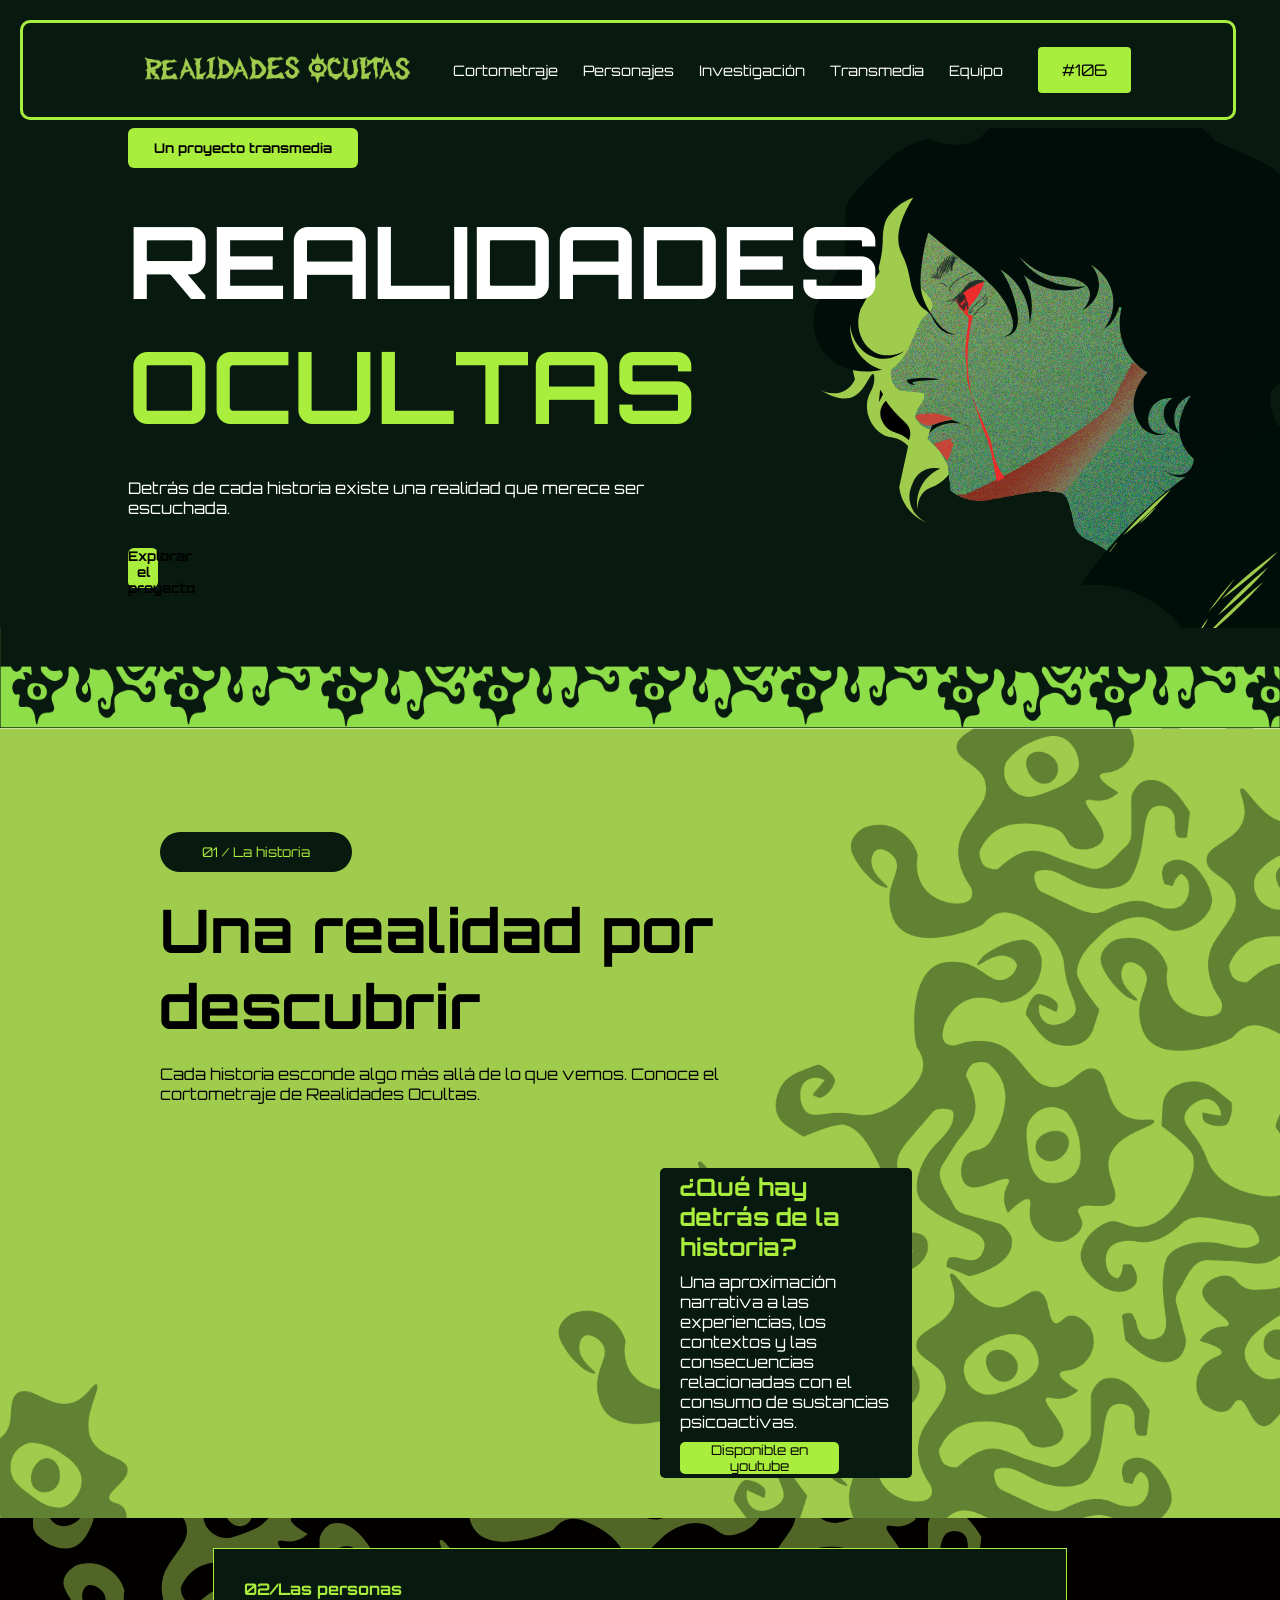
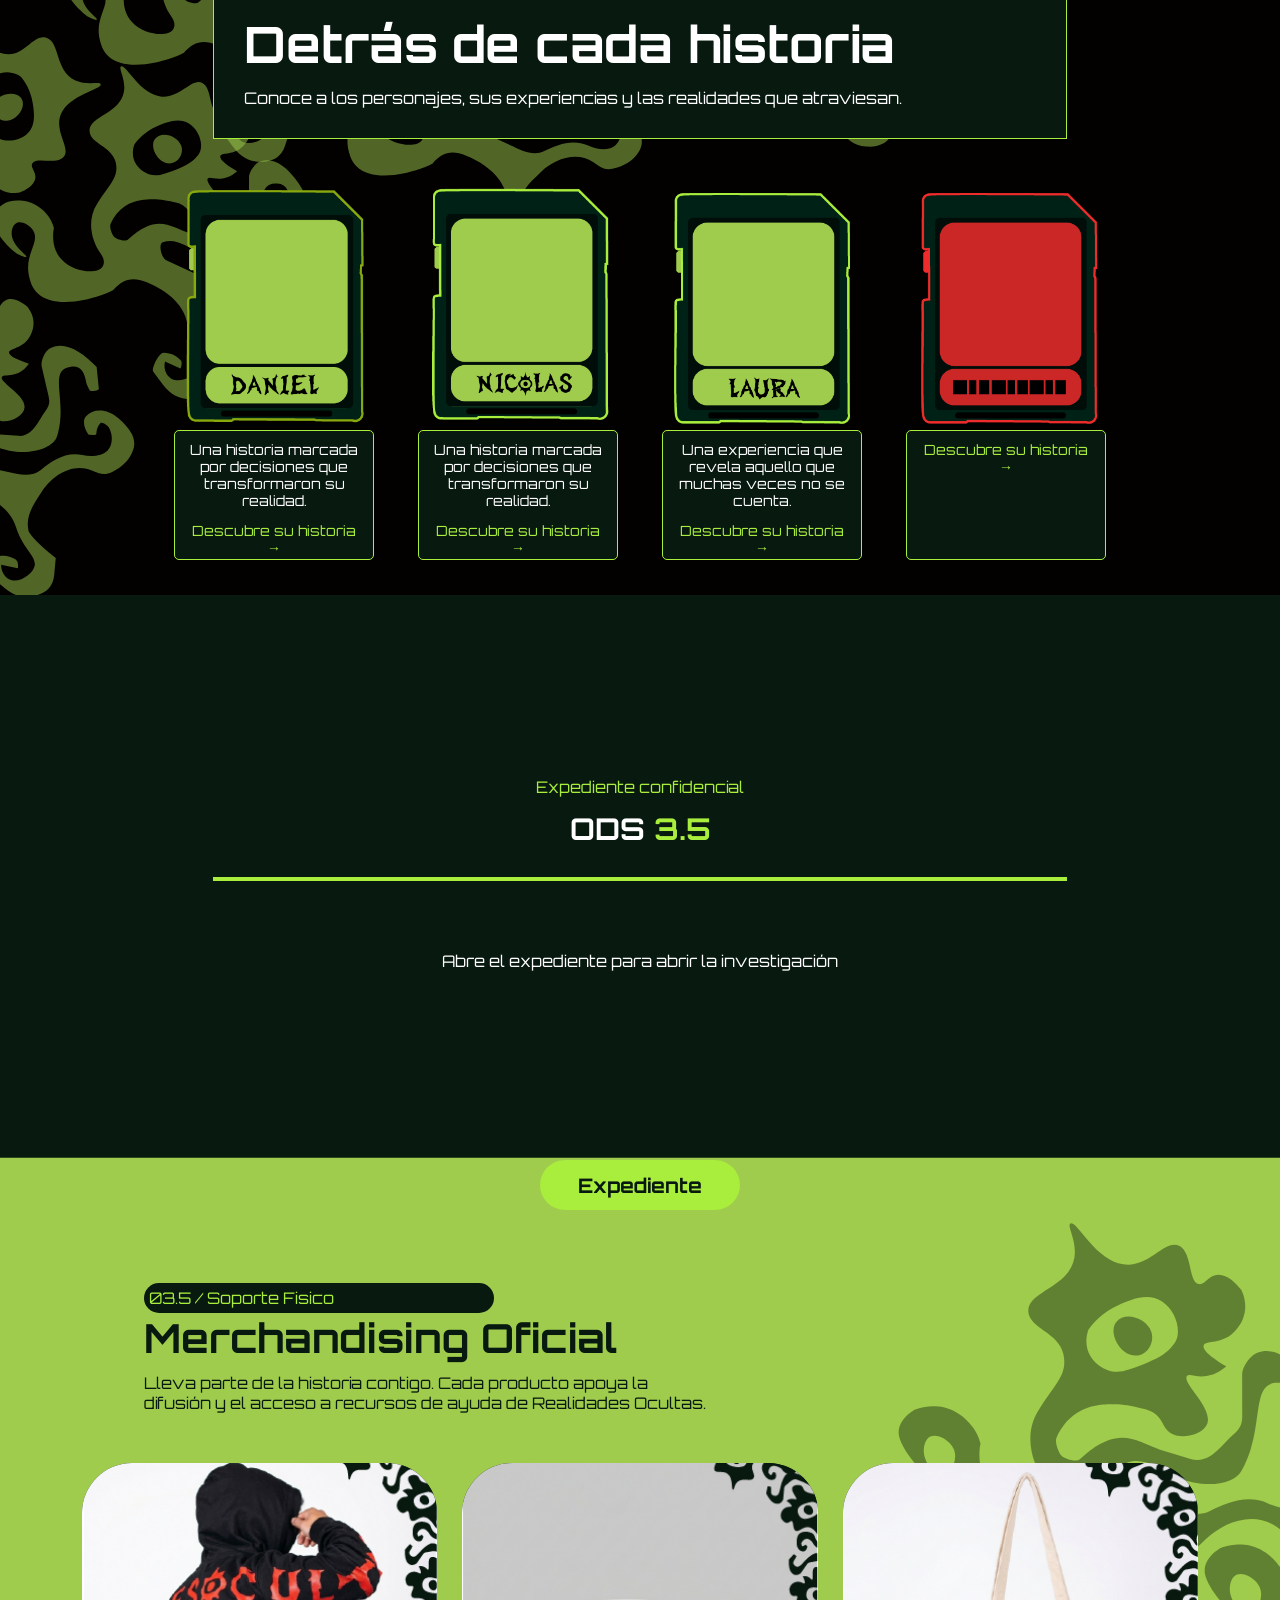
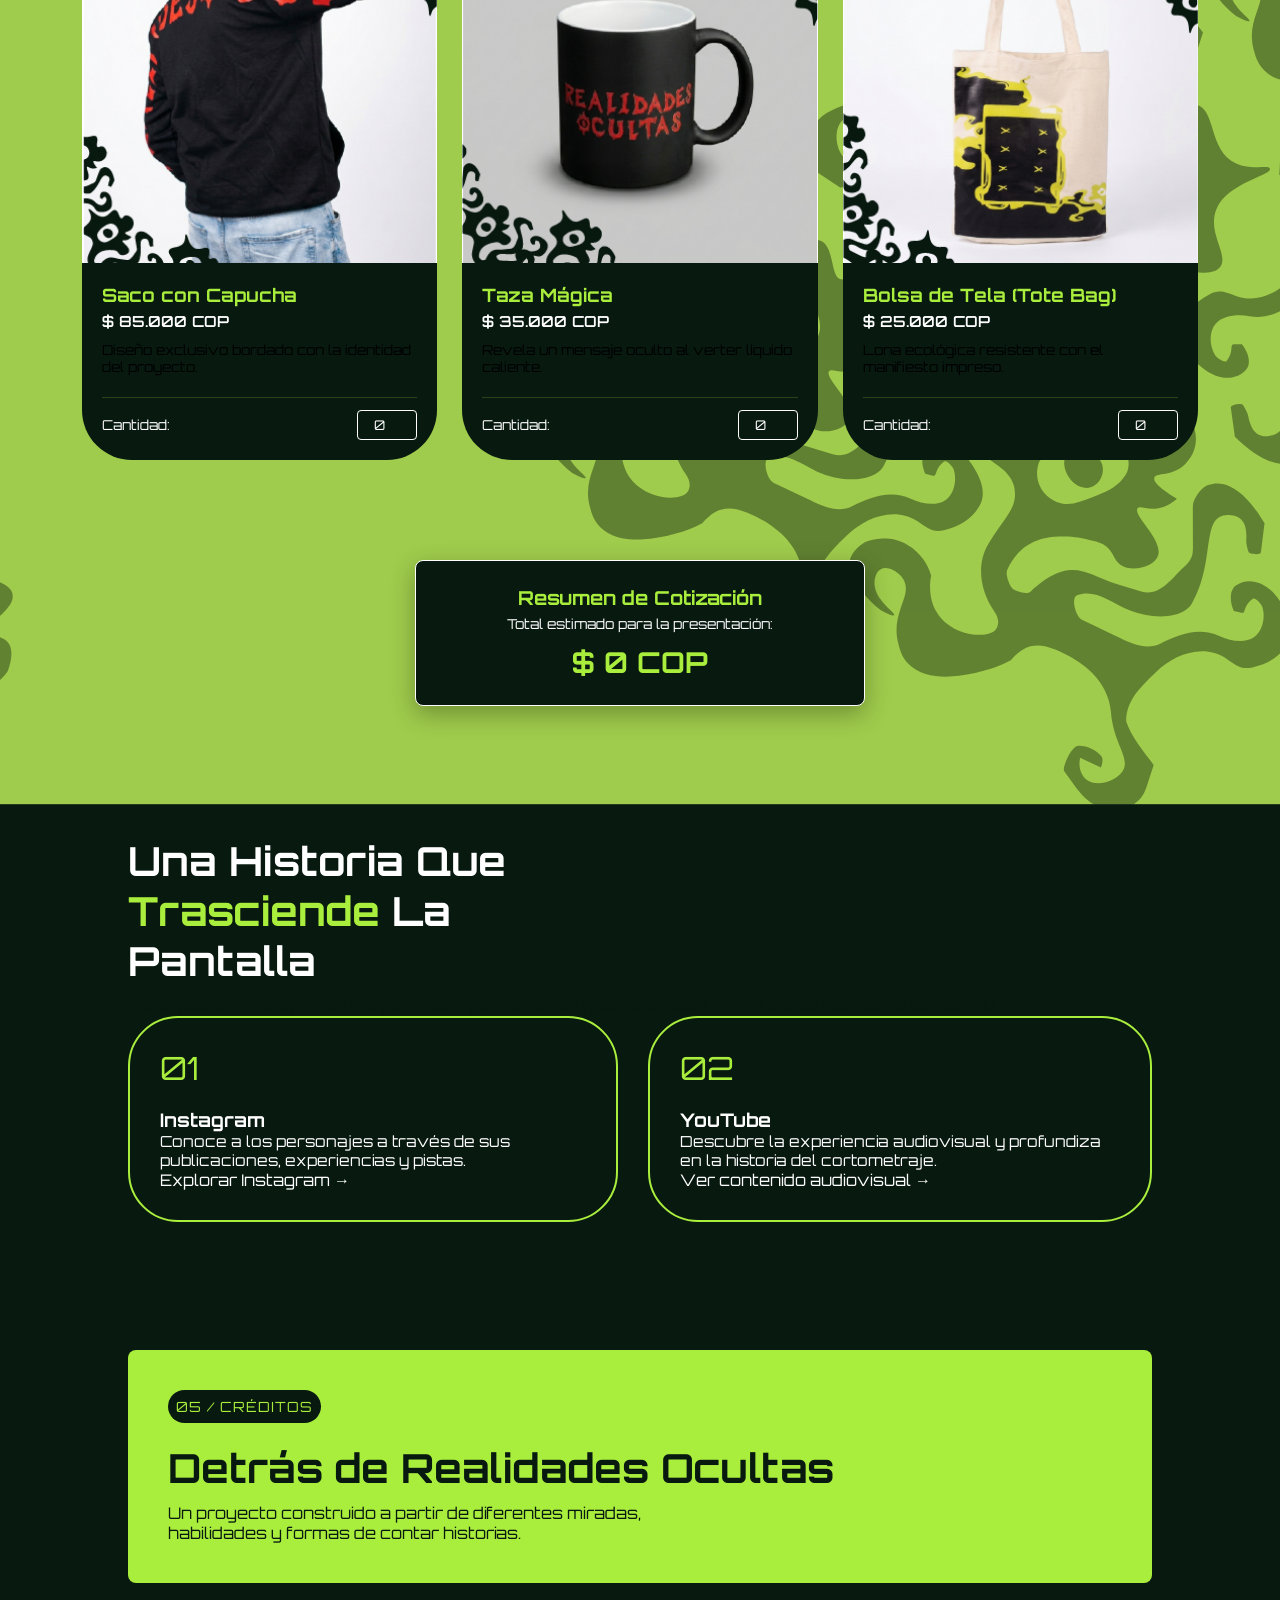
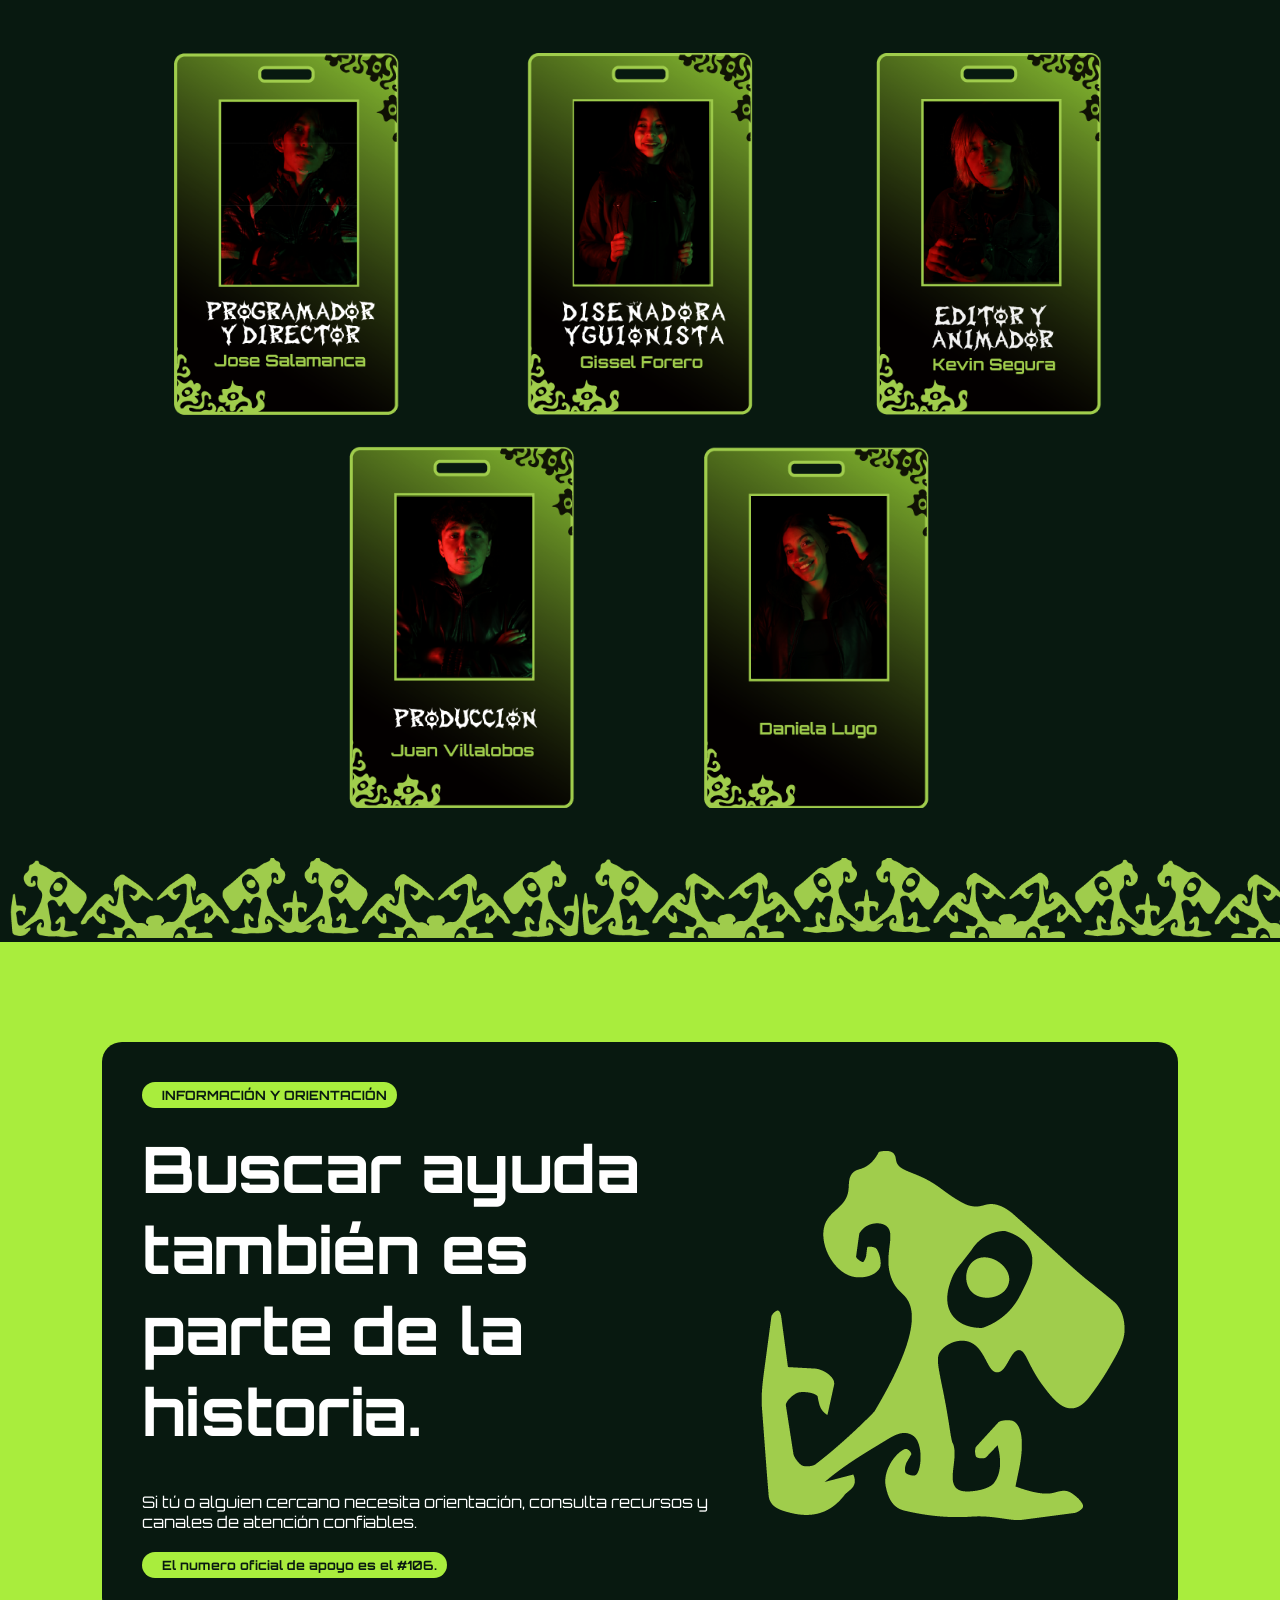
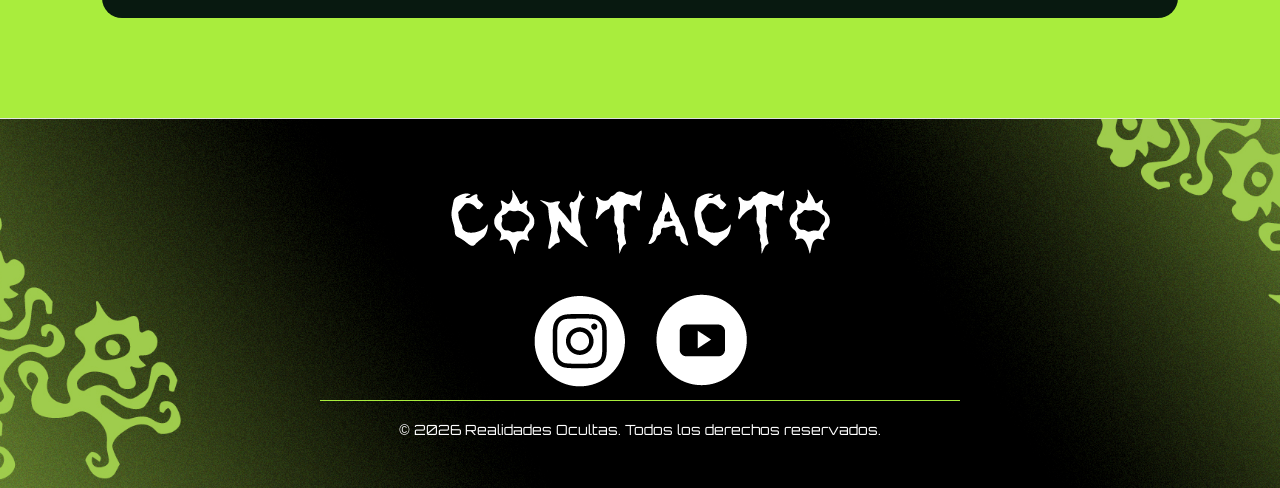
==== commit b4a72a09: "Actualizar pagina web" ====
--- a/index.html
+++ b/index.html
@@ -30,10 +30,20 @@
     <!--================================================
     ================_ºApertura-Navº_================
     ================================================-->
-    <nav class="nav" id="nav">
-        <a href="#inicio" class="logo">
-            <img src="elementos pagina web diseño/navbar/logo.png" alt="Realidades Ocultas">
-        </a>
+
+<nav class="nav" id="nav">
+
+    <a href="#inicio" class="logo">
+        <img src="elementos pagina web diseño/navbar/logo.png" alt="Realidades Ocultas">
+    </a>
+
+    <button class="menu-toggle" id="menu-toggle"
+        type="button" aria-label="Abrir menú"
+        aria-expanded="false" aria-controls="nav-menu">
+        <img src="https://img.icons8.com/?size=100&id=rMbrahPKXB5u&format=png&color=a9ed3d" alt="">
+    </button>
+
+    <div class="nav-menu" id="nav-menu">
 
         <div class="nav-enlaces">
             <a href="#cortometraje">Cortometraje</a>
@@ -43,14 +53,14 @@
             <a href="#equipo">Equipo</a>
         </div>
 
-        <div>
-            <a href="#numayuda">
-                <button class="boton-explorar">
-                    <span class="numayuda">#106</span>
-                </button>       
-            </a>     
-        </div>
-    </nav>
+        <a href="#numayuda" class="boton-explorar">
+            <span class="numayuda">#106</span>
+        </a>
+
+    </div>
+
+</nav>
+
     <!--================================================
     ================_ºCierre-Navº_================
     ================================================-->
@@ -61,16 +71,18 @@
     <header class="inicio">
         <div class="inicio-content">
             <button>
-                Un proyecto transmedia
+                <strong>Un proyecto transmedia</strong>
             </button>
 
             <h1>REALIDADES<br> <strong>OCULTAS</strong></h1>
 
             <p>Detrás de cada historia existe una realidad que merece ser<br> escuchada.</p>
-
-            <button>
-                Explorar el proyecto
-            </button>
+            <a href="">
+                <button>
+                    <strong>Explorar el proyecto</strong>
+                </button>
+            </a>
+            
         </div>
     </header>
     <!--================================================
--- a/styles/nav.css
+++ b/styles/nav.css
@@ -15,7 +15,6 @@
 }
 
 body{
-    width: 100%;
 
     background-color: var(--verdeoscuro);
 }
@@ -113,4 +112,81 @@
 
 .indicador-scroll span:last-child {
     font-size: 1.4rem;
+}
+
+
+.menu-toggle {
+    display: none;
+}
+
+.nav-menu {
+    display: flex;
+    align-items: center;
+    justify-content: space-between;
+    flex: 1;
+    gap: 25px;
+}
+
+@media (max-width: 900px) {
+
+    .nav {
+        width: calc(100% - 30px);
+        margin: 15px;
+        padding: 12px 5%;
+        gap: 12px;
+    }
+
+    /* Botón hamburguesa */
+    .menu-toggle {
+        display: flex;
+        align-items: center;
+        justify-content: center;
+        width: 40px;
+        height: 40px;
+        background: transparent;
+        border: none;
+        cursor: pointer;
+    }
+
+    .menu-toggle img {
+        width: 32px;
+        height: 32px;
+    }
+
+    /* Menú desplegable cerrado */
+    .nav-menu {
+        display: none;
+        position: absolute;
+        top: calc(100% + 12px);
+        left: 0;
+        width: 100%;
+        flex-direction: column;
+        align-items: stretch;
+        gap: 20px;
+        padding: 20px;
+        background: var(--verdeoscuro);
+        border: 3px solid var(--verdelimon);
+        border-radius: 10px;
+    }
+
+    /* Menú desplegable abierto */
+    .nav.menu-open .nav-menu {
+        display: flex;
+    }
+
+    .nav-enlaces {
+        display: flex;
+        flex-direction: column;
+        align-items: stretch;
+        gap: 18px;
+    }
+
+    .nav-enlaces a {
+        padding: 8px 0;
+    }
+
+    .boton-explorar {
+        display: inline-block;
+        text-align: center;
+    }
 }
--- a/styles/header.css
+++ b/styles/header.css
@@ -55,4 +55,19 @@
 .separador img{
     width: 100%;
     height: 100px;
+}
+
+@media (max-width: 900px) {
+    
+    .inicio-content h1{
+        
+        font-size: 80px;
+
+    }
+
+    .inicio-content button{
+        width: 200px;
+
+    }
+
 }
--- a/styles/cortometraje.css
+++ b/styles/cortometraje.css
@@ -8,7 +8,7 @@
 
 .cortometraje{
     width: 100%;
-    min-height: 100vh;
+
     background-image: url('../elementos pagina web diseño/fondos/cortometraje fondo-100.jpg');
     background-size: cover;
     background-position: center;
@@ -56,7 +56,7 @@
 .dequevaestamondaa{
     padding: 5px;
     background-color: var(--verdeoscuro);
-    width: 800px;
+    width: 30%;
     height: 310px;
     border-radius: 5px;
 
@@ -84,5 +84,5 @@
 
 
 video{
-    width: 600px;
+    width: 50%;
 }
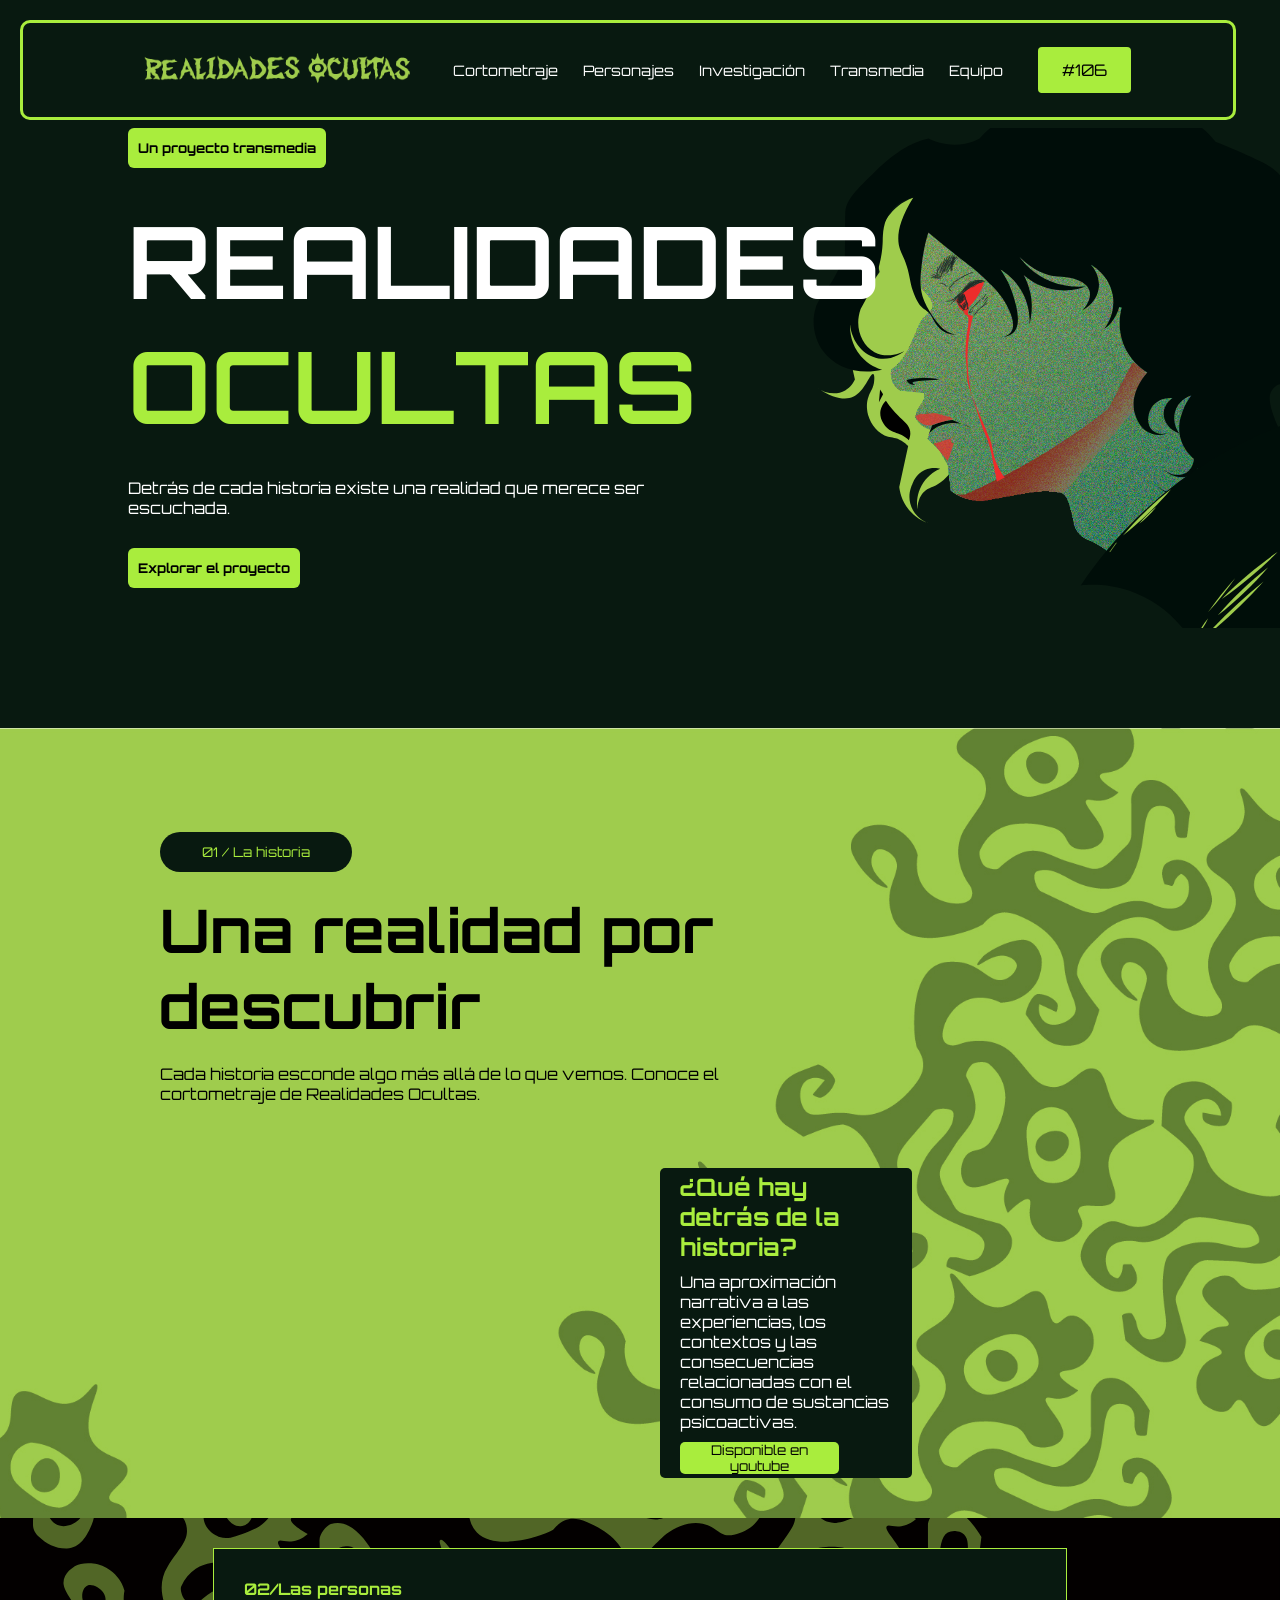
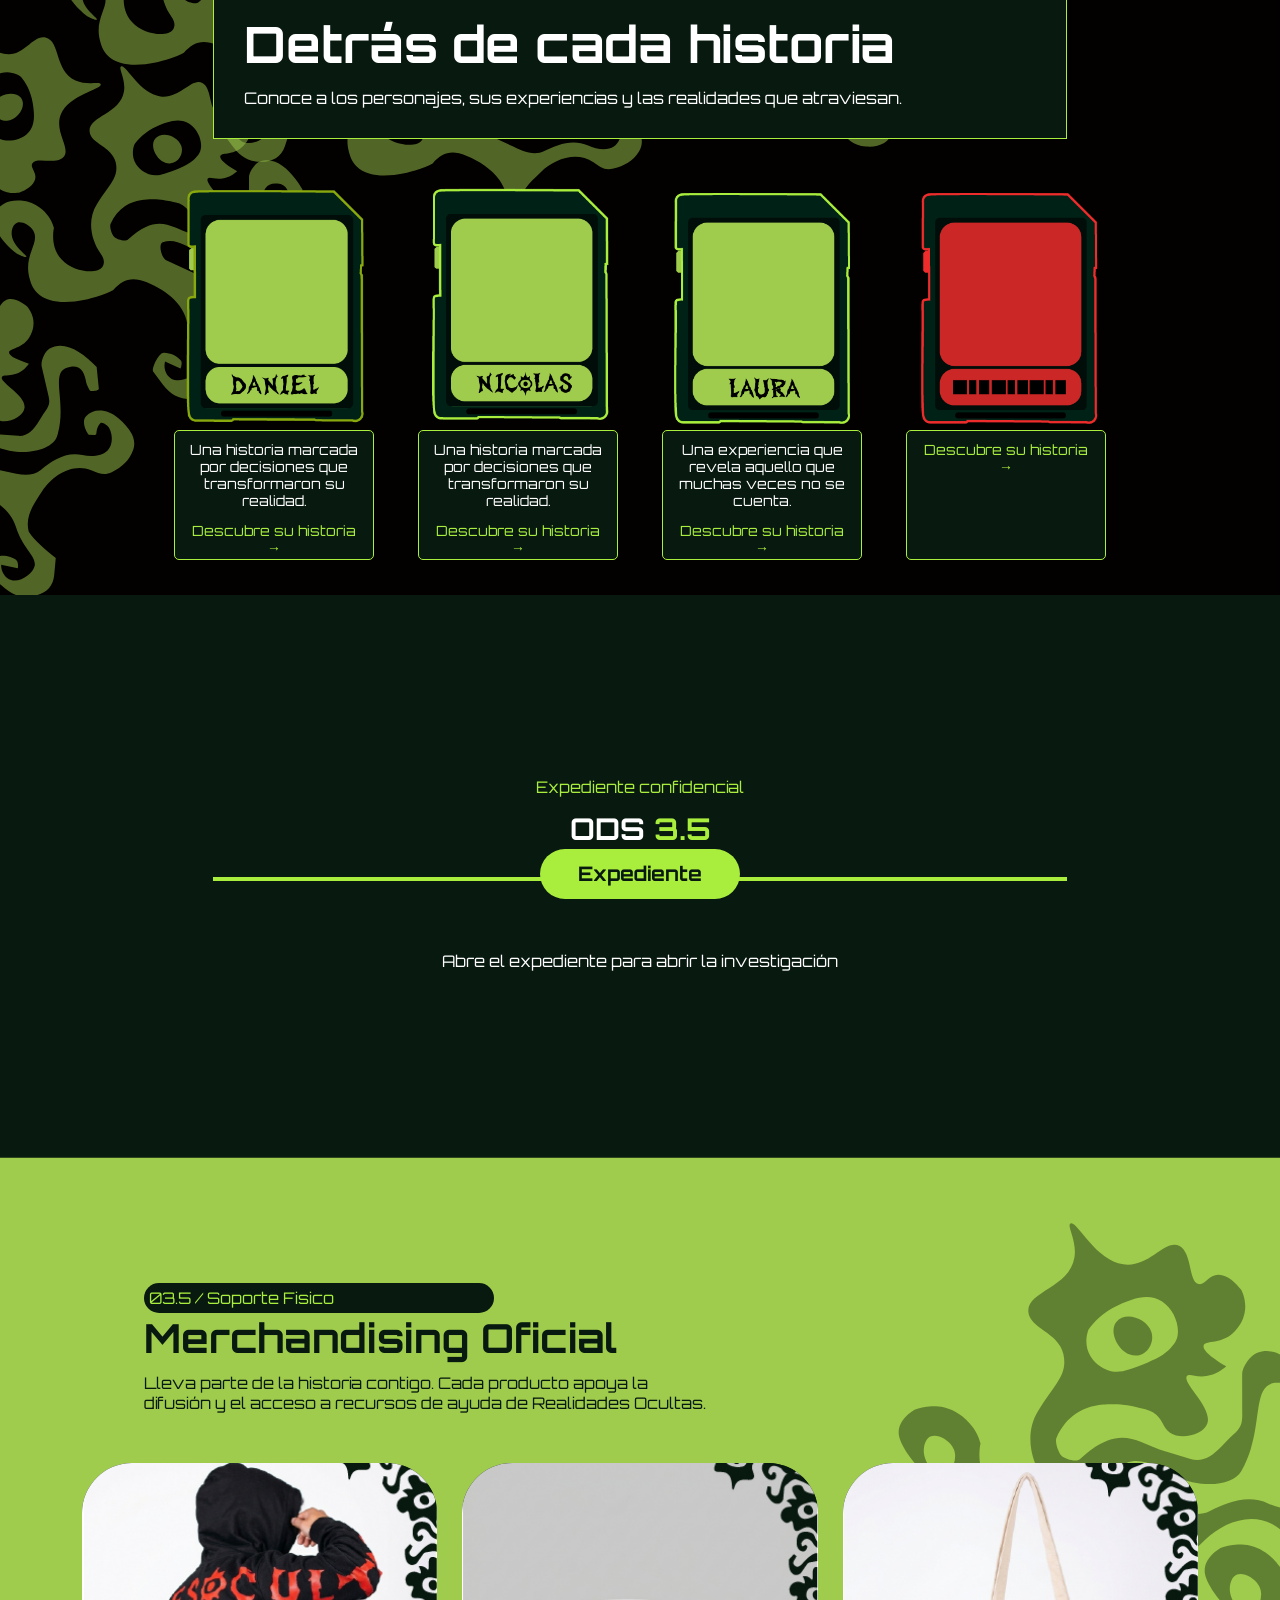
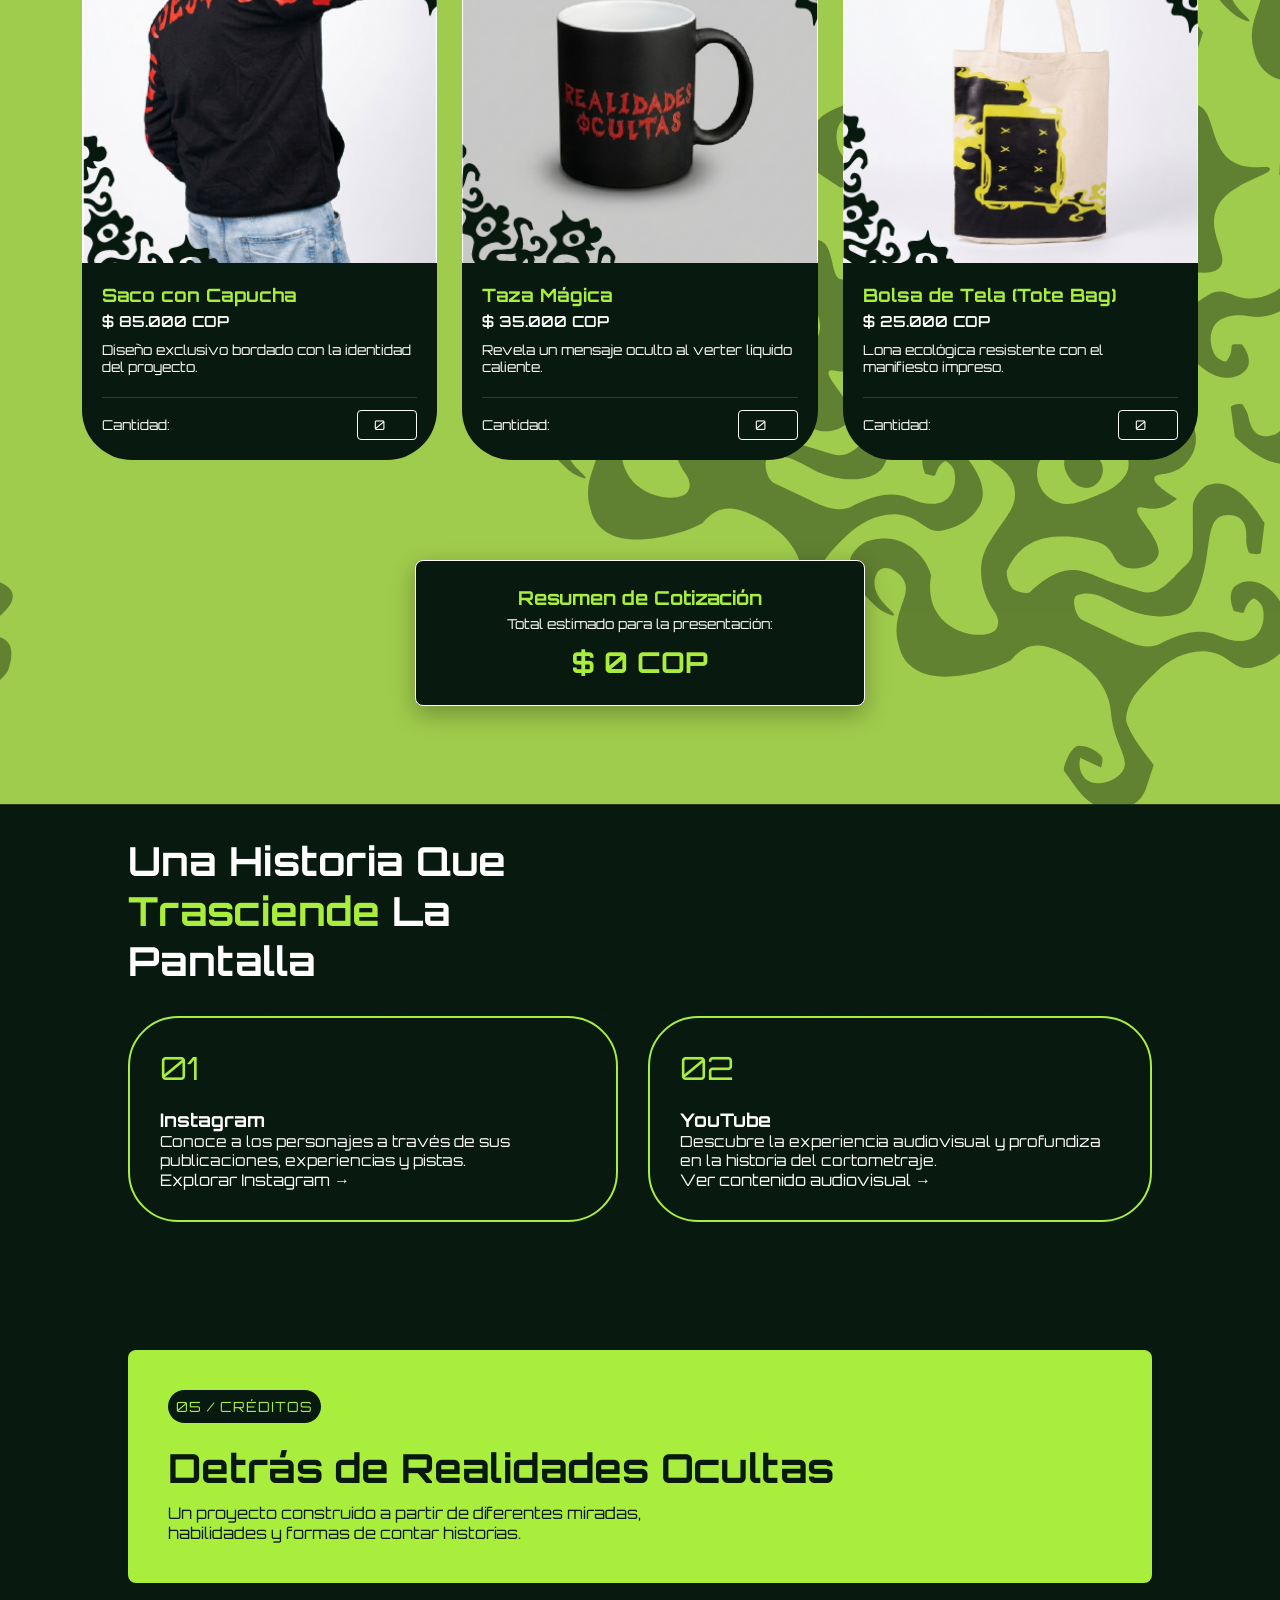
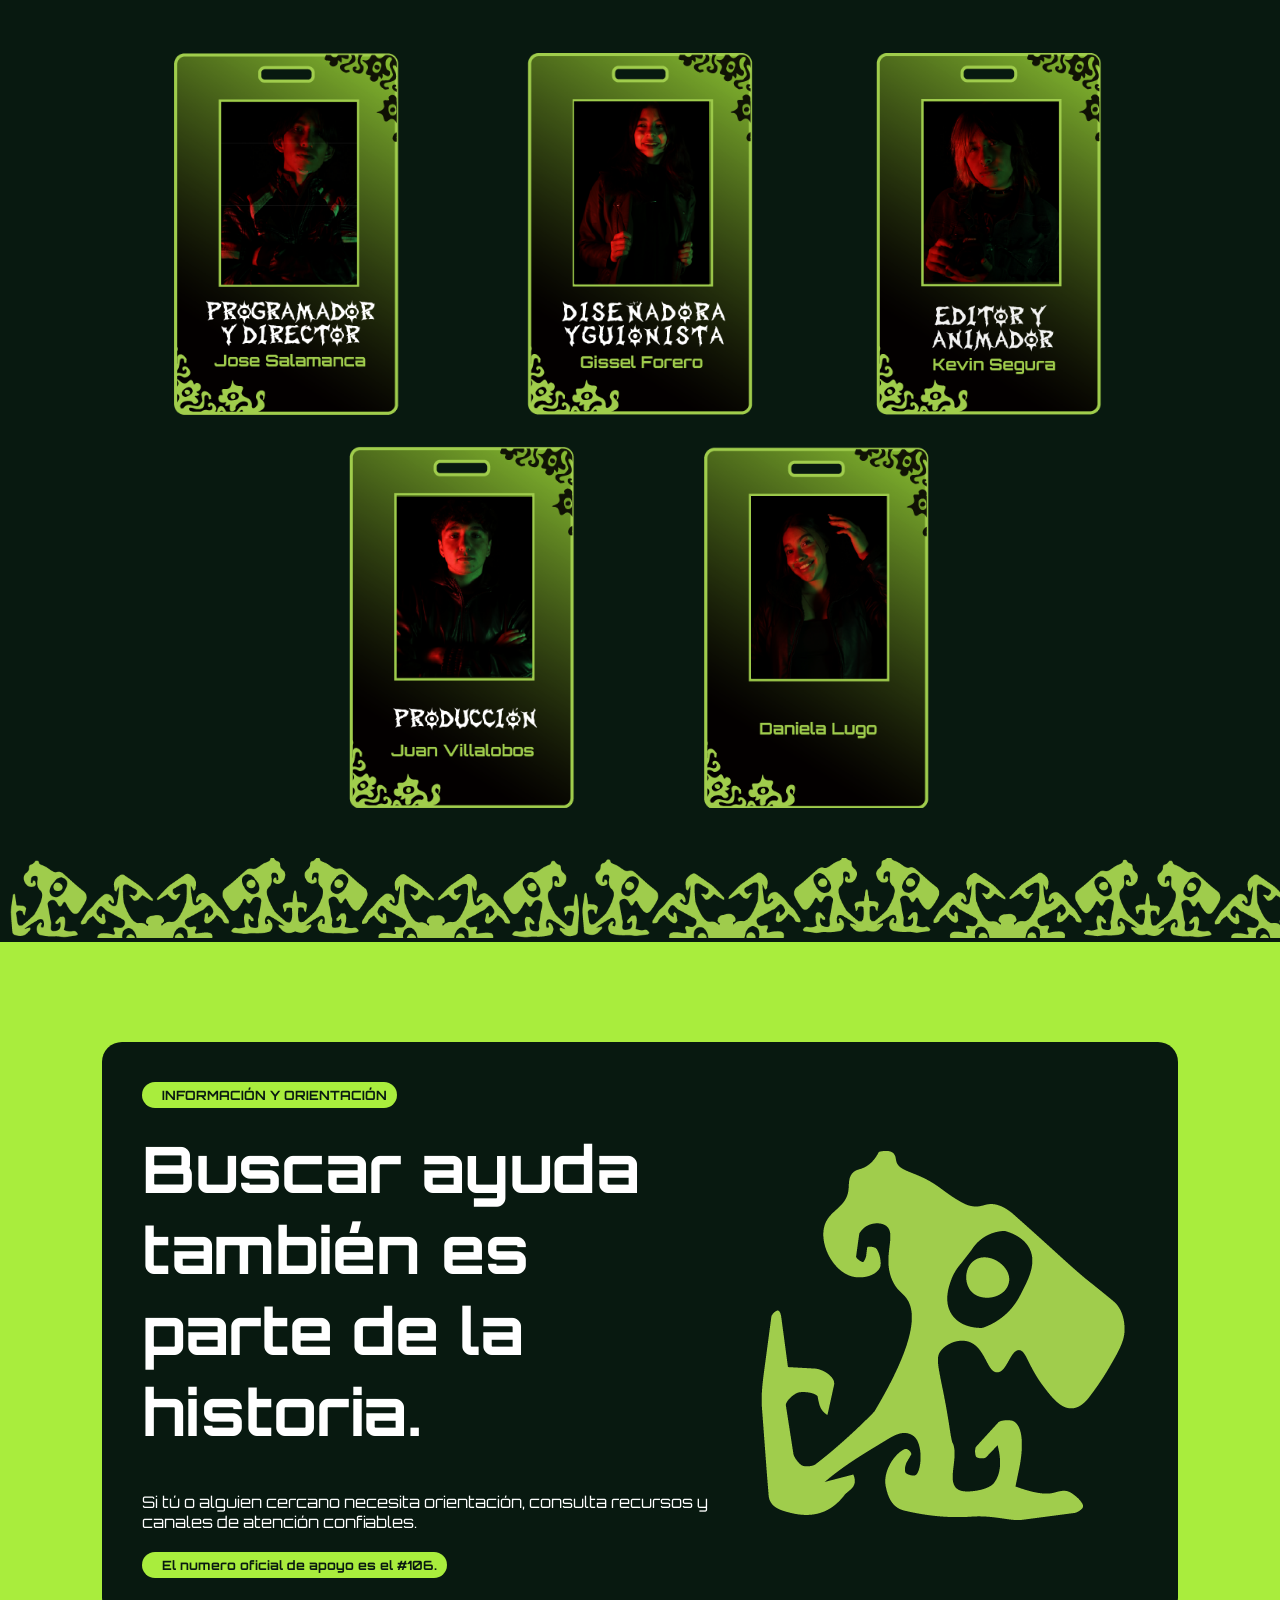
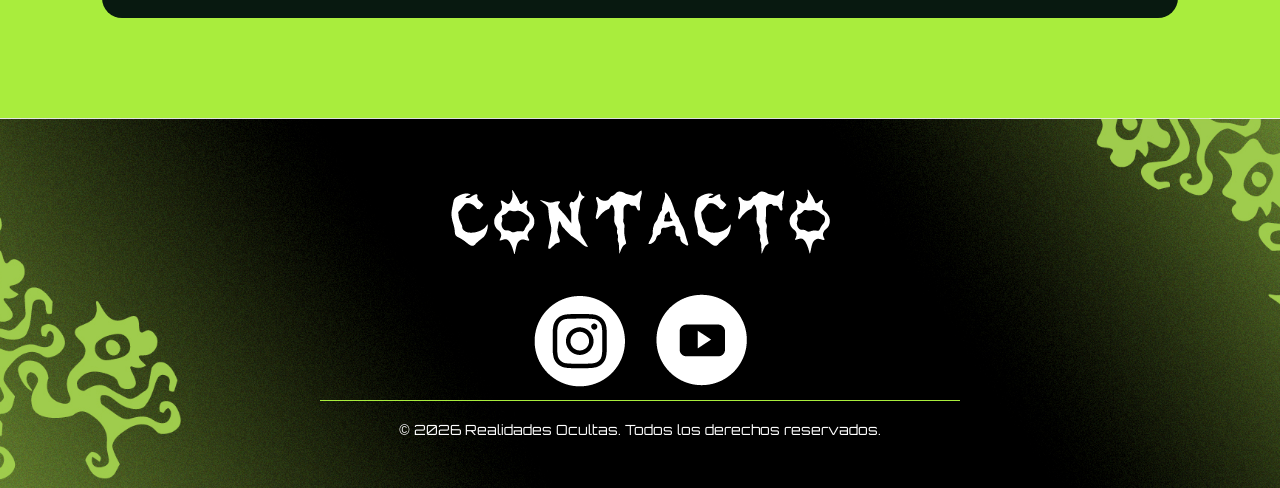
==== commit 6a7c4bf8: "Cambio de botones" ====
--- a/index.html
+++ b/index.html
@@ -96,7 +96,6 @@
 
         <!--Separador-del-header-->
         <section class="separador">
-            <img src="elementos pagina web diseño/separadores/correción separador versión 1-8.png" alt="">
         </section>
         <!--Cierre-del-header-->
 
--- a/styles/nav.css
+++ b/styles/nav.css
@@ -153,7 +153,6 @@
         height: 32px;
     }
 
-    /* Menú desplegable cerrado */
     .nav-menu {
         display: none;
         position: absolute;
@@ -169,7 +168,6 @@
         border-radius: 10px;
     }
 
-    /* Menú desplegable abierto */
     .nav.menu-open .nav-menu {
         display: flex;
     }
--- a/styles/header.css
+++ b/styles/header.css
@@ -44,7 +44,7 @@
     background-color: var(--verdelimon);
     border: none;
     height: 40px;
-    width: 20%;
+    padding: 10px;
 }
 
 .separador{
@@ -58,11 +58,13 @@
 }
 
 @media (max-width: 900px) {
+
+
     
     .inicio-content h1{
         
         font-size: 80px;
-
+    
     }
 
     .inicio-content button{
@@ -70,4 +72,13 @@
 
     }
 
+}
+
+
+@media (max-width: 600px) {
+    
+    .inicio-content h1{
+        font-size: 50px;
+    }
+
 }
--- a/styles/cortometraje.css
+++ b/styles/cortometraje.css
@@ -86,3 +86,23 @@
 video{
     width: 50%;
 }
+
+@media (max-width: 900px) {
+
+    .infocortodos{
+        display: none;
+        display: flex;
+        flex-direction: column;
+    }
+
+    .infocortodos video{
+        width: 500px;
+    }
+
+    .dequevaestamondaa{
+        width: 500px;
+        gap: 40px;
+        align-items: center;
+        
+    }
+}
--- a/styles/personajes.css
+++ b/styles/personajes.css
@@ -83,6 +83,39 @@
     color: var(--blanco);
 }
 
+.chcuatro{
+    display: flex;
+    justify-content: flex-start;
+}
+
 .character div a{
     color: var(--verdelimon);
+}
+
+@media (max-width: 900px) {
+    
+    .personajestodos{
+        flex-direction: column;
+
+        gap: 20px;
+    }
+
+    .character{
+
+        width: 100%;
+
+        flex-direction: row;
+    }
+
+    .character div{
+        width: 100%;
+    }
+}
+
+@media (max-width: 600px) {
+
+    .character div{
+        height: 155px;
+    }
+    
 }
--- a/styles/ods.css
+++ b/styles/ods.css
@@ -25,6 +25,9 @@
     justify-content: center;
     gap: 40px;
     padding: 30px;
+
+    position: relative;
+
 }
 .fuga{
     display: flex;
@@ -79,9 +82,9 @@
     font-size: 20px;
 
     position: absolute;
-    bottom: -1910px;
-}
-
+    bottom: 50%;
+    transform: translateY(50%);
+}
 #apertura:hover{
     background-color: var(--blanco);
     cursor: pointer;
@@ -186,7 +189,7 @@
 
 .problematica-imagen{
     width: 100%;
-    height: auto;
+
     display: block;
 }
 
@@ -208,3 +211,41 @@
     z-index: 3;
 }
 
+
+
+@media (max-width: 900px) {
+    
+
+    .metaods{
+        margin-top: 40px;
+        flex-direction: column-reverse;
+    }
+
+}
+
+@media (max-width: 600px) {
+
+
+        .how{
+        display: flex;
+        flex-direction: column;
+        align-items: center;
+        padding: 30px;
+
+    }
+
+    .how h2{
+        font-size: 20px;
+
+        width: 70%;
+    }
+
+    .ho{
+        width: 50%;
+    }
+
+    .w{
+        width: 10%;
+    }
+
+}
--- a/styles/merch.css
+++ b/styles/merch.css
@@ -93,6 +93,8 @@
     font-size: 0.85rem;
     margin-bottom: 16px;
     min-height: 40px;
+
+    color: var(--blanco);
 }
 
 .contador-container {
--- a/styles/ayuda.css
+++ b/styles/ayuda.css
@@ -44,3 +44,10 @@
     gap: 20px;
 }
 
+
+@media (max-width: 600px) {
+    
+    .ayuda-contenido{
+        flex-direction: column;
+    }
+}
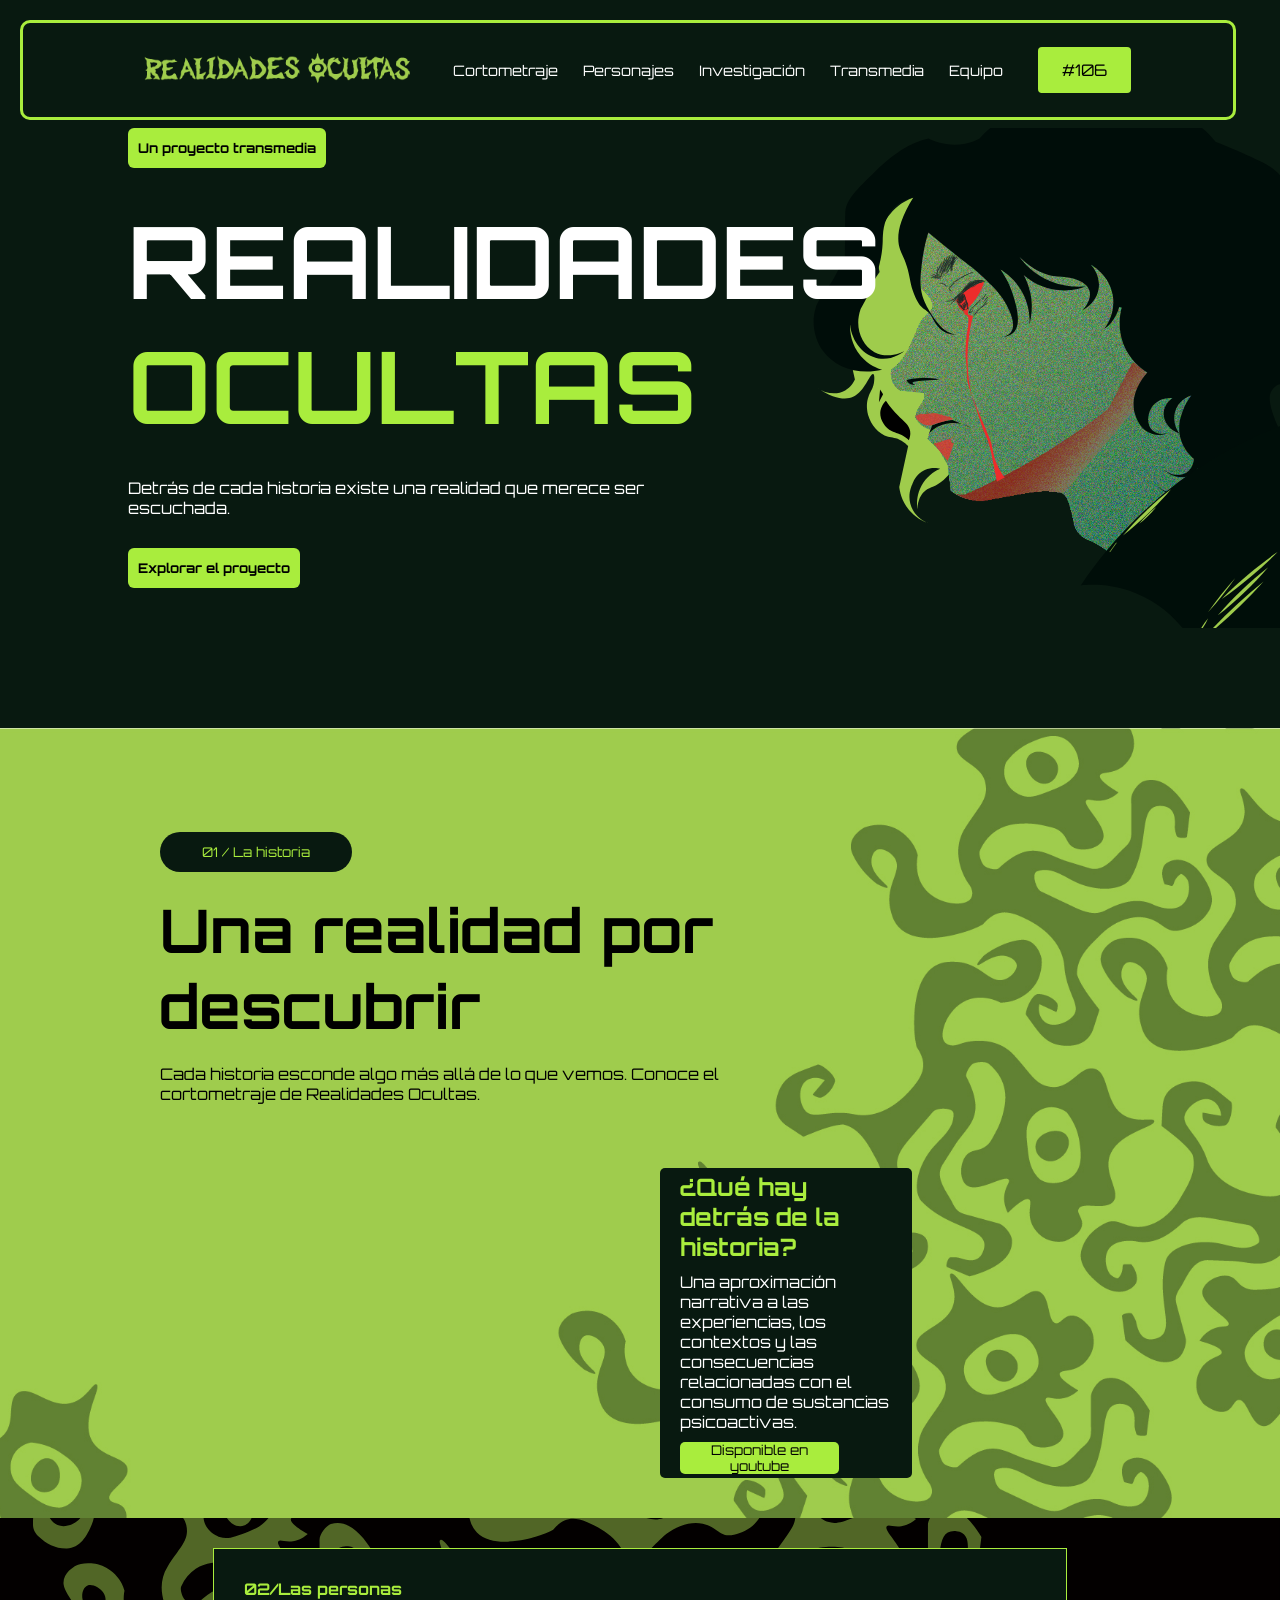
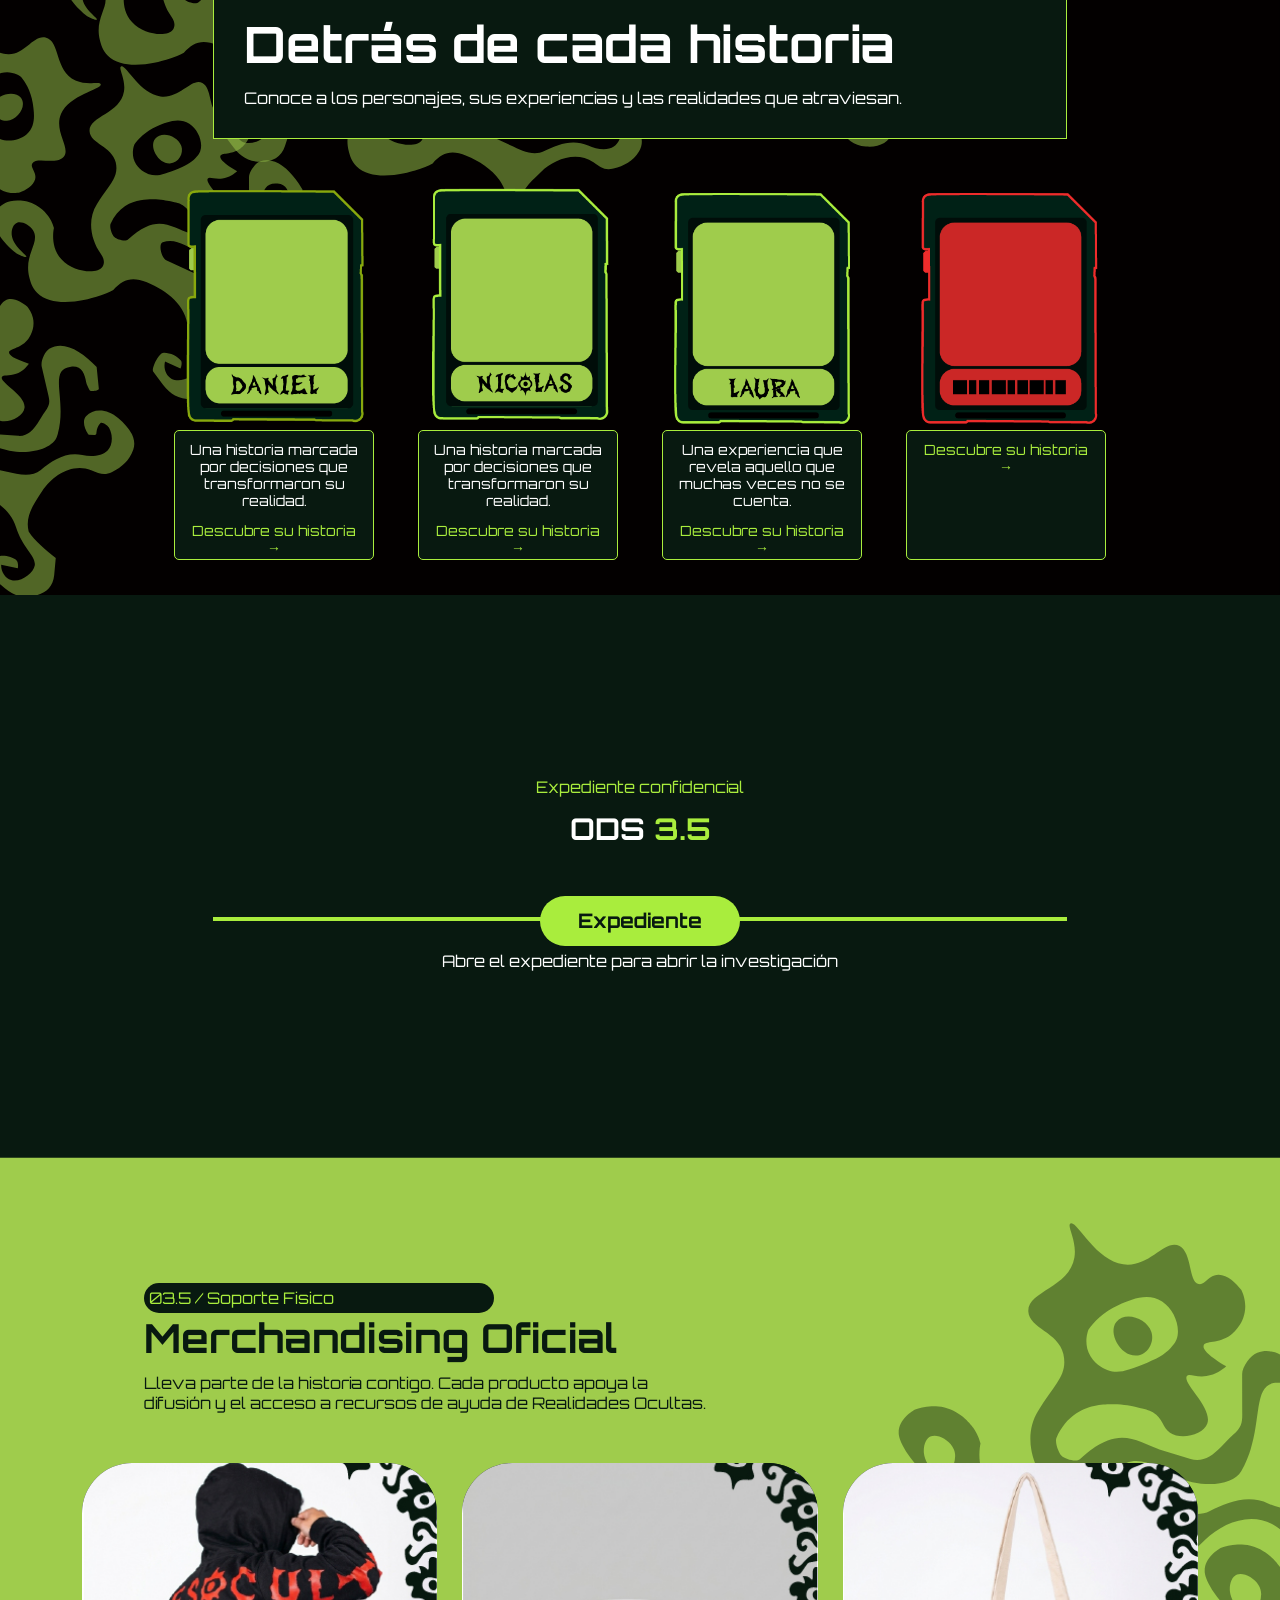
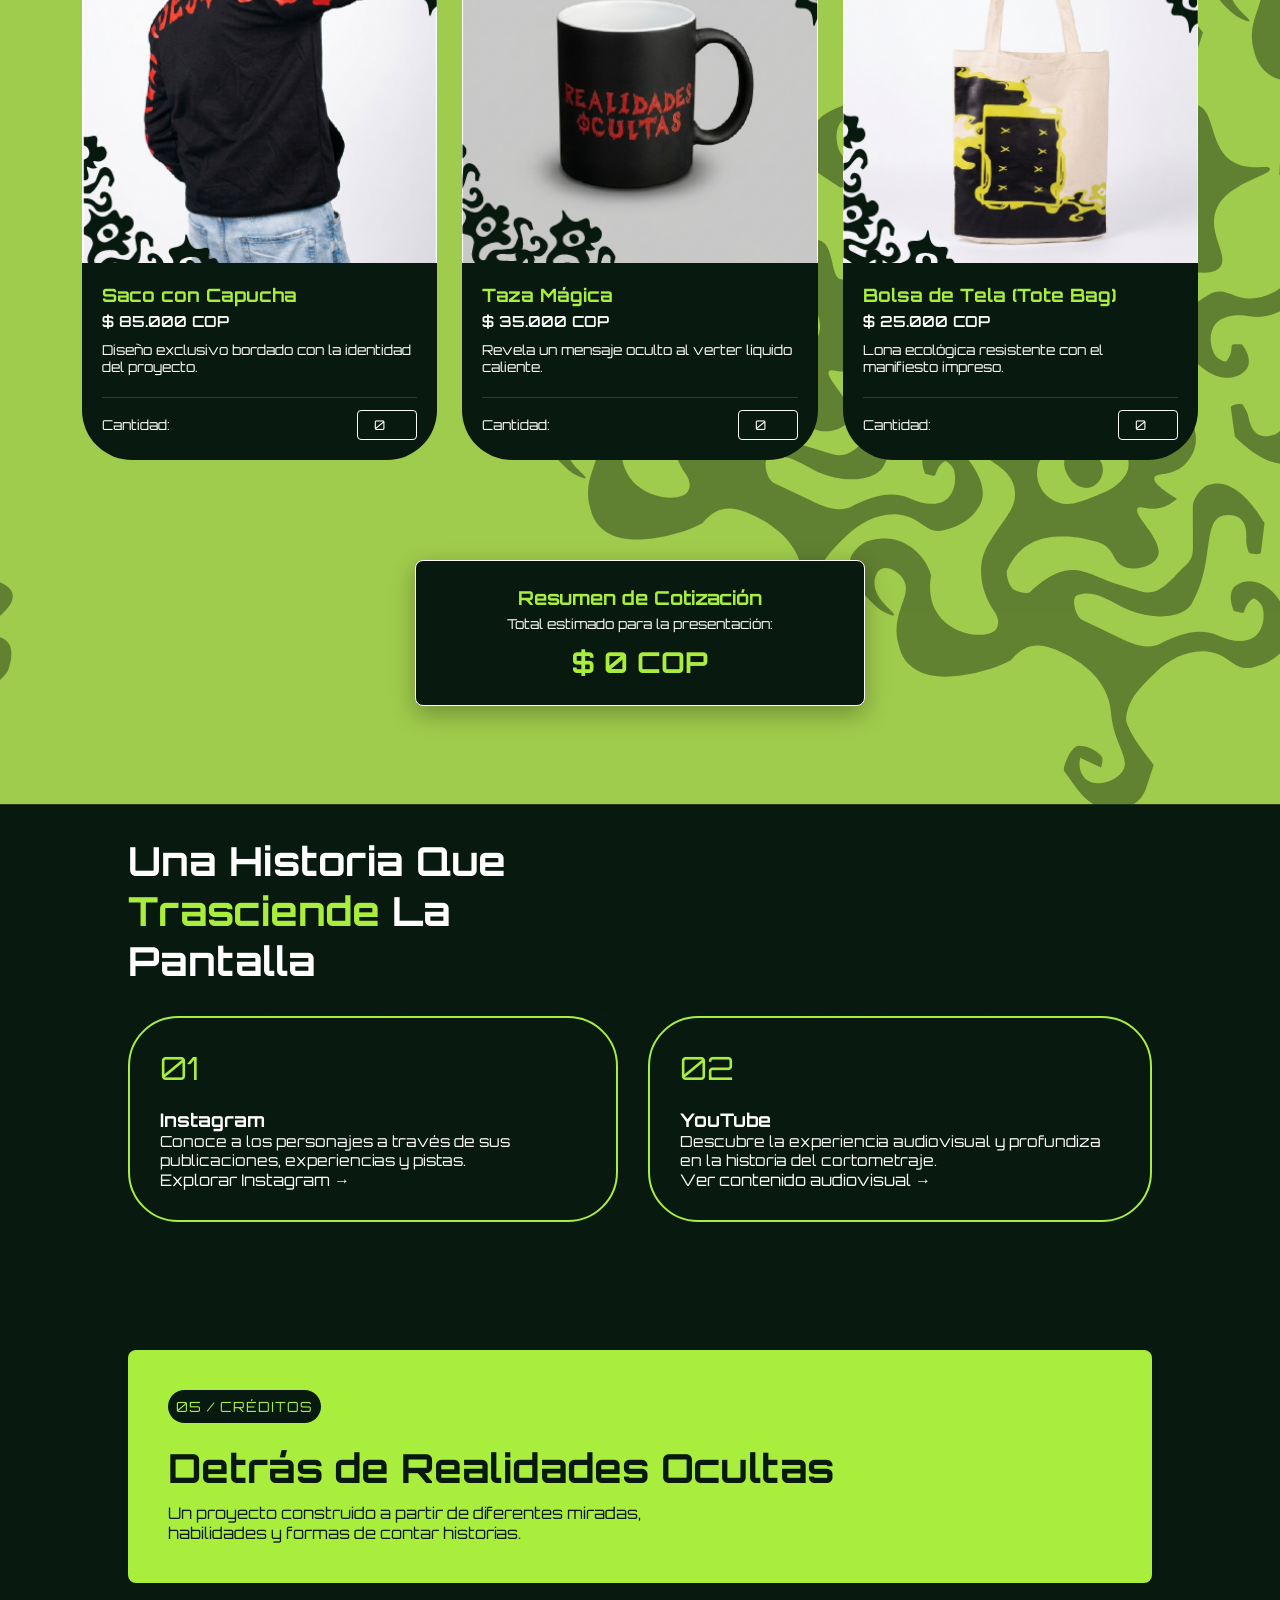
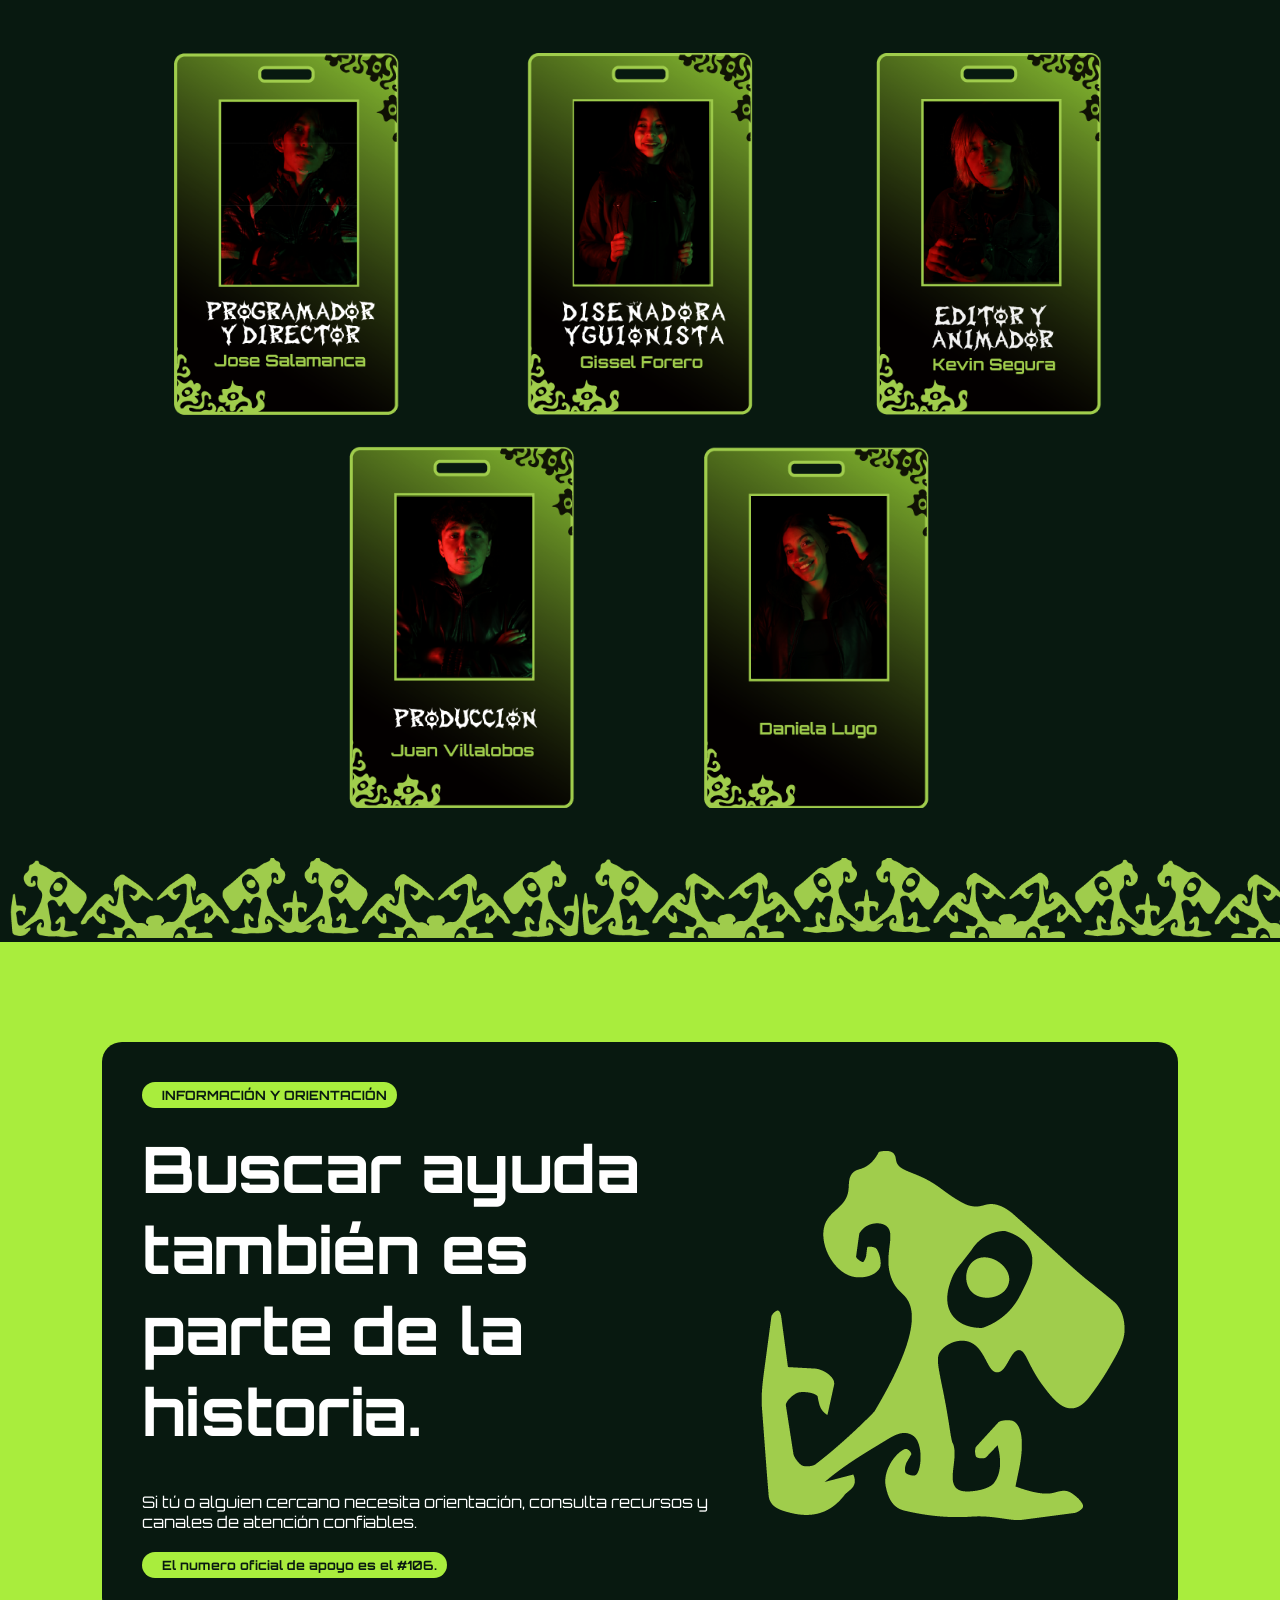
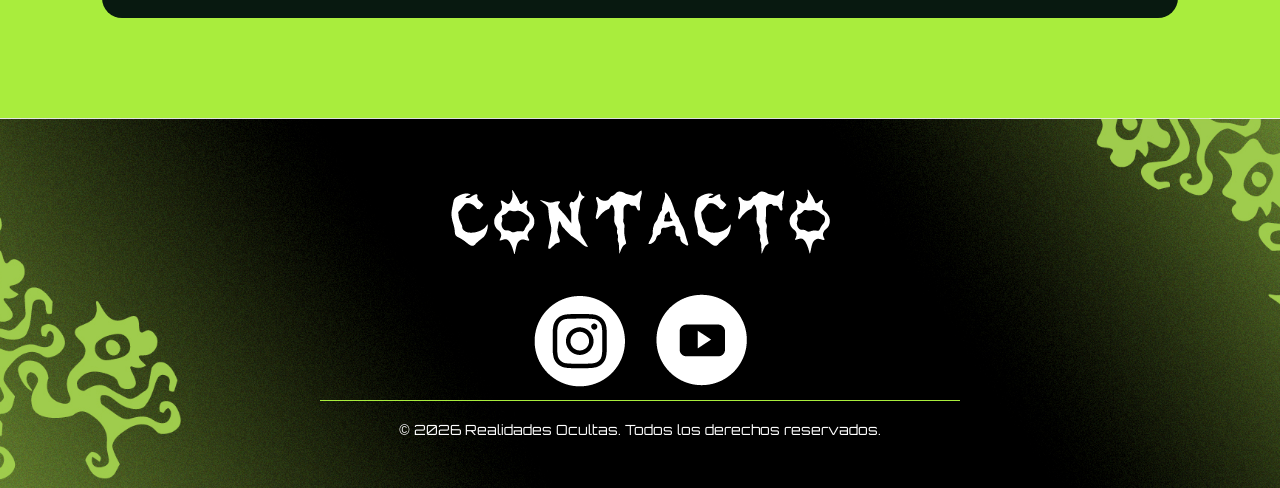
==== commit 55abd6cf: "Cambio de botones" ====
--- a/index.html
+++ b/index.html
@@ -223,9 +223,6 @@
                                     El abuso de sustancias —incluyendo drogas ilícitas y el consumo nocivo de alcohol— es una crisis global de salud que destruye vidas, desgasta el entorno familiar y frena el desarrollo de las comunidades.
                                 </p>
                             </div>
-                            <div class="problematica-imagen">
-                                <img src="elementos pagina web diseño/elementos ods/carpeticas ods.svg" alt="">
-                            </div>
                         </div>
 
                         <div class="Reconocer divods">
@@ -238,9 +235,6 @@
                                     Comprender una situación implica mirar también las experiencias, emociones y circunstancias que atraviesan las personas. El estigma dificulta la búsqueda oportuna de ayuda.
                                 </p>
                             </div>
-                            <div class="problematica-imagen">
-                                <img src="elementos pagina web diseño/elementos ods/carpeticas ods.svg" alt="">
-                            </div>
                         </div>
 
                         <div class="actuar divods">
@@ -253,9 +247,7 @@
                                     La información responsable, la prevención y el acceso oportuno a atención profesional ayudan a construir entornos de apoyo.                                
                                 </p>
                             </div>
-                            <div class="problematica-imagen">
-                                <img src="elementos pagina web diseño/elementos ods/carpeticas ods.svg" alt="">
-                            </div>
+
                         </div>
                     </div>
                 </div>
--- a/styles/ods.css
+++ b/styles/ods.css
@@ -45,7 +45,6 @@
     display: flex;
     flex-direction: column;
     gap: 13px;
-    border-bottom: 4px solid var(--verdelimon);
     background-color: var(--verdeoscuro);
 }
 
@@ -70,6 +69,10 @@
     gap: 13px;
     background-color: var(--verdeoscuro);
     color: var(--blanco);
+    border-top: 4px solid var(--verdelimon);
+
+    position: relative;
+
 }
 
 #apertura {
@@ -80,10 +83,10 @@
     background-color: var(--verdelimon);
     color: var(--verdeoscuro);
     font-size: 20px;
-
+    
     position: absolute;
-    bottom: 50%;
-    transform: translateY(50%);
+    top: 0;
+    transform: translateY(-50%);
 }
 #apertura:hover{
     background-color: var(--blanco);
@@ -171,47 +174,53 @@
     position: relative;
     display: inline-block;
     width: 100%;
-
+    background: #10251B;
+    border: 1px solid #35543B;
+    border-radius: 18px;
+    padding: 15px;
+    box-sizing: border-box;
     
 }
 
 .problematica-texto{
-    position: absolute; 
-    top: 80px;          
-    left: 20px;         
-    z-index: 10;        
-    color: var(--verdeoscuro);
-    padding: 28px;
-    display: flex;
-    flex-direction: column;
-    gap: 30px;
-}
-
-.problematica-imagen{
-    width: 100%;
-
-    display: block;
-}
-
-.Problematica{
+
+    color: #E6EEE5;
+    padding: 30px;
+    display: flex;
+    flex-direction: column;
+    gap: 18px;
+
+}
+
+.problematica-texto h2{
+    color: #A9ED3D;
+    font-size: clamp(1.4rem, 2vw, 2rem);
+    margin: 0;
+}
+
+.problematica-texto p {
+    color: #C4D0C5;
+    font-size: 1rem;
+    line-height: 1.7;
+}
+
+.Problematica {
     position: sticky;
-    top: 0px;
+    top: 0;
     z-index: 1;
 }
 
-.Reconocer{
+.Reconocer {
     position: sticky;
-    top: 0px;
+    top: 15px;
     z-index: 2;
 }
 
-.actuar{
+.actuar {
     position: sticky;
-    top: 0px;
+    top: 30px;
     z-index: 3;
 }
-
-
 
 @media (max-width: 900px) {
     
